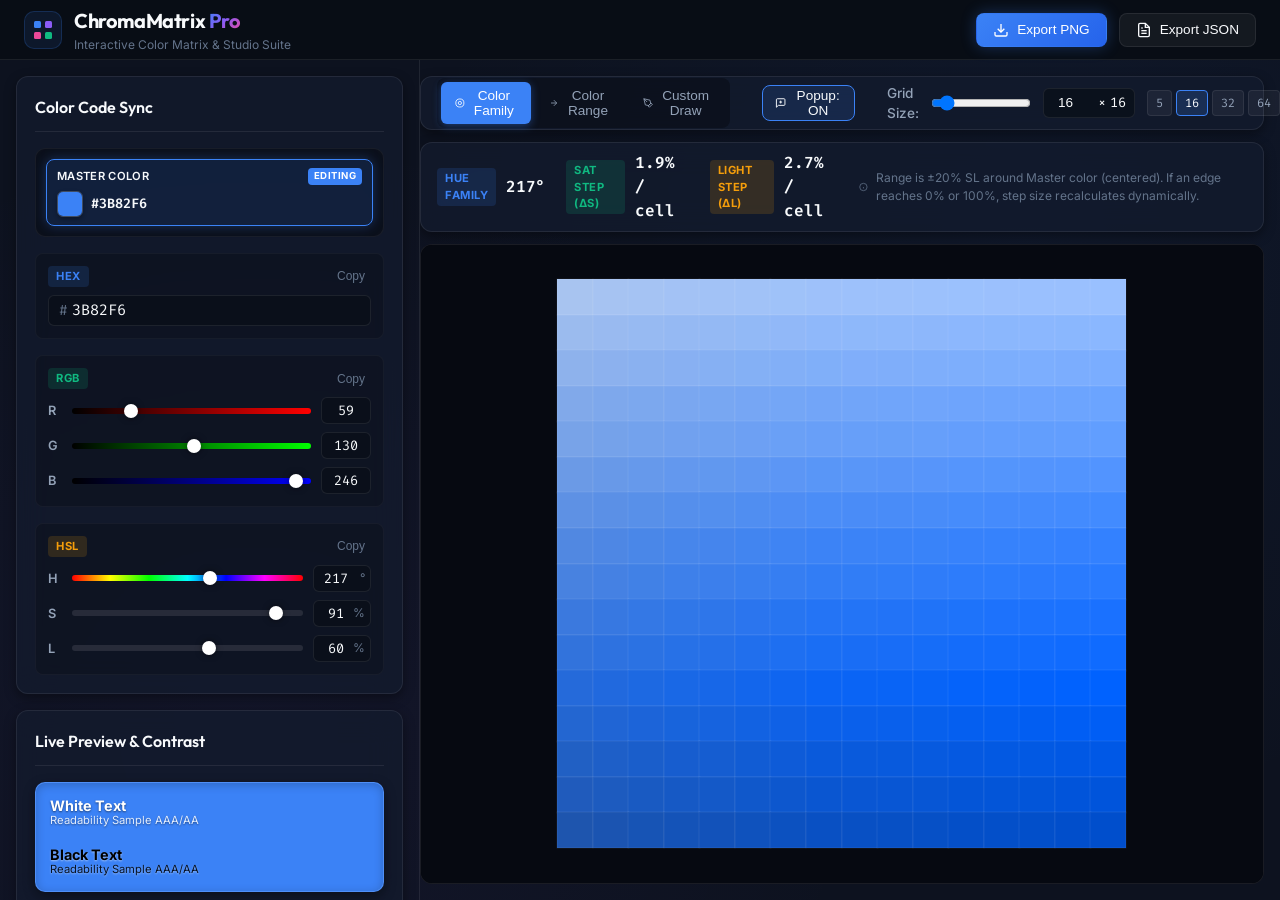
==== chroma-matrix-pro.html @ 9b447b27 "Initial commit: ChromaMatrix Pro — Advanced Agentic Color Studio & Interactive Matrix" ====
﻿<!DOCTYPE html>
<html lang="en">
<head>
    <meta charset="UTF-8">
    <meta name="viewport" content="width=device-width, initial-scale=1.0">
    <title>ChromaMatrix Pro — Interactive Color Matrix & Palette Suite</title>
    <meta name="description" content="Professional autosyncing color suite and interactive matrix generator with zoomable 128x128 grid, color family exploration, range interpolation, and custom drawing.">
    <link rel="preconnect" href="https://fonts.googleapis.com">
    <link rel="preconnect" href="https://fonts.gstatic.com" crossorigin>
    <link href="https://fonts.googleapis.com/css2?family=Fira+Code:wght@400;500;600&family=Inter:wght@300;400;500;600;700&family=Outfit:wght@500;600;700;800&display=swap" rel="stylesheet">
    <style>
/* ==========================================================================
   ChromaMatrix Pro — Design System & Styles
   Premium Studio Colorist Dark Theme with Glassmorphism
   ========================================================================== */

:root {
    /* Color Palette Tokens */
    --bg-app: #090d16;
    --bg-workspace: #0d121f;
    --bg-card: rgba(19, 27, 46, 0.75);
    --bg-card-hover: rgba(26, 37, 63, 0.85);
    --bg-input: rgba(10, 15, 26, 0.8);
    --border-color: rgba(255, 255, 255, 0.08);
    --border-focus: rgba(59, 130, 246, 0.5);
    
    /* Brand & Accent Colors */
    --accent-blue: #3b82f6;
    --accent-purple: #8b5cf6;
    --accent-pink: #ec4899;
    --accent-emerald: #10b981;
    --accent-amber: #f59e0b;
    --danger-red: #ef4444;
    
    /* Typography Colors */
    --text-primary: #f8fafc;
    --text-secondary: #94a3b8;
    --text-muted: #64748b;
    --text-inverse: #0f172a;
    
    /* Shadow & Glows */
    --shadow-sm: 0 2px 4px rgba(0, 0, 0, 0.3);
    --shadow-md: 0 4px 12px rgba(0, 0, 0, 0.4);
    --shadow-lg: 0 8px 24px rgba(0, 0, 0, 0.5);
    --glow-blue: 0 0 15px rgba(59, 130, 246, 0.3);
    
    /* Transitions */
    --transition-fast: 150ms cubic-bezier(0.4, 0, 0.2, 1);
    --transition-smooth: 250ms cubic-bezier(0.4, 0, 0.2, 1);
}

/* Base & Reset */
* {
    margin: 0;
    padding: 0;
    box-sizing: border-box;
}

body {
    font-family: 'Inter', -apple-system, BlinkMacSystemFont, 'Segoe UI', Roboto, sans-serif;
    background-color: var(--bg-app);
    color: var(--text-primary);
    line-height: 1.5;
    overflow: hidden;
    height: 100vh;
    width: 100vw;
    user-select: none;
}

.font-mono {
    font-family: 'Fira Code', monospace;
}

/* Glassmorphism Utility */
.glass-card {
    background: var(--bg-card);
    backdrop-filter: blur(16px);
    -webkit-backdrop-filter: blur(16px);
    border: 1px solid var(--border-color);
    border-radius: 12px;
    box-shadow: var(--shadow-md);
}

/* App Container Layout */
#app-container {
    display: flex;
    flex-direction: column;
    height: 100vh;
    width: 100vw;
}

/* Header / Navbar */
#app-header {
    height: 60px;
    display: flex;
    align-items: center;
    justify-content: space-between;
    padding: 0 24px;
    background: rgba(9, 13, 22, 0.85);
    border-bottom: 1px solid var(--border-color);
    z-index: 100;
}

.logo-area {
    display: flex;
    align-items: center;
    gap: 12px;
}

.logo-icon {
    display: flex;
    align-items: center;
    justify-content: center;
    width: 38px;
    height: 38px;
    background: rgba(59, 130, 246, 0.1);
    border: 1px solid rgba(59, 130, 246, 0.2);
    border-radius: 10px;
}

.logo-text h1 {
    font-family: 'Outfit', sans-serif;
    font-size: 1.25rem;
    font-weight: 700;
    letter-spacing: -0.02em;
    color: var(--text-primary);
}

.logo-text h1 span {
    background: linear-gradient(135deg, var(--accent-blue), var(--accent-purple), var(--accent-pink));
    -webkit-background-clip: text;
    -webkit-text-fill-color: transparent;
}

.tagline {
    font-size: 0.75rem;
    color: var(--text-muted);
}

.header-actions {
    display: flex;
    align-items: center;
    gap: 12px;
}

/* Buttons */
.btn {
    display: inline-flex;
    align-items: center;
    gap: 8px;
    padding: 8px 16px;
    border-radius: 8px;
    font-size: 0.85rem;
    font-weight: 500;
    cursor: pointer;
    transition: all var(--transition-fast);
    border: 1px solid transparent;
}

.btn-primary {
    background: linear-gradient(135deg, var(--accent-blue), #2563eb);
    color: white;
    box-shadow: var(--glow-blue);
}

.btn-primary:hover {
    filter: brightness(1.1);
    transform: translateY(-1px);
}

.btn-secondary {
    background: rgba(255, 255, 255, 0.05);
    color: var(--text-primary);
    border-color: var(--border-color);
}

.btn-secondary:hover {
    background: rgba(255, 255, 255, 0.1);
    border-color: rgba(255, 255, 255, 0.2);
}

/* Workspace Grid */
#workspace {
    display: flex;
    flex: 1;
    overflow: hidden;
    position: relative;
    background: radial-gradient(circle at 80% 20%, rgba(59, 130, 246, 0.05) 0%, transparent 50%),
                radial-gradient(circle at 20% 80%, rgba(139, 92, 246, 0.05) 0%, transparent 50%),
                var(--bg-workspace);
}

/* Left Sidebar */
#sidebar {
    width: 420px;
    min-width: 420px;
    height: 100%;
    display: flex;
    flex-direction: column;
    gap: 16px;
    padding: 16px;
    overflow-y: auto;
    border-right: 1px solid var(--border-color);
    z-index: 10;
}

/* Custom Scrollbar for Sidebar */
#sidebar::-webkit-scrollbar {
    width: 6px;
}
#sidebar::-webkit-scrollbar-thumb {
    background: rgba(255, 255, 255, 0.1);
    border-radius: 3px;
}

.panel {
    padding: 18px;
    display: flex;
    flex-direction: column;
    gap: 16px;
}

.panel-header {
    display: flex;
    align-items: center;
    justify-content: space-between;
    padding-bottom: 12px;
    border-bottom: 1px solid var(--border-color);
}

.panel-header h2 {
    font-family: 'Outfit', sans-serif;
    font-size: 1rem;
    font-weight: 600;
    color: var(--text-primary);
}

/* Master Color Picker */
.master-picker-wrapper {
    display: flex;
    align-items: center;
    gap: 8px;
}

#master-color-picker {
    width: 32px;
    height: 32px;
    border: none;
    border-radius: 8px;
    cursor: pointer;
    background: transparent;
    overflow: hidden;
}

#master-color-picker::-webkit-color-swatch-wrapper {
    padding: 0;
}
#master-color-picker::-webkit-color-swatch {
    border: 2px solid rgba(255, 255, 255, 0.2);
    border-radius: 6px;
    box-shadow: var(--shadow-sm);
}

.picker-hint {
    font-size: 0.7rem;
    color: var(--text-muted);
    text-transform: uppercase;
    font-weight: 600;
}

/* Color Input Groups */
.color-group {
    display: flex;
    flex-direction: column;
    gap: 8px;
    background: rgba(0, 0, 0, 0.2);
    padding: 12px;
    border-radius: 8px;
    border: 1px solid rgba(255, 255, 255, 0.04);
}

.group-label {
    display: flex;
    align-items: center;
    justify-content: space-between;
}

.badge {
    font-size: 0.7rem;
    font-weight: 700;
    padding: 2px 8px;
    border-radius: 4px;
    text-transform: uppercase;
    letter-spacing: 0.05em;
}

.hex-badge { background: rgba(59, 130, 246, 0.15); color: var(--accent-blue); }
.rgb-badge { background: rgba(16, 185, 129, 0.15); color: var(--accent-emerald); }
.hsl-badge { background: rgba(245, 158, 11, 0.15); color: var(--accent-amber); }

.btn-copy {
    background: transparent;
    border: none;
    color: var(--text-muted);
    font-size: 0.75rem;
    cursor: pointer;
    padding: 2px 6px;
    border-radius: 4px;
    transition: all var(--transition-fast);
}

.btn-copy:hover {
    color: var(--text-primary);
    background: rgba(255, 255, 255, 0.05);
}

.btn-copy.copied {
    color: var(--accent-emerald);
}

.input-row {
    display: flex;
    align-items: center;
    background: var(--bg-input);
    border: 1px solid var(--border-color);
    border-radius: 6px;
    padding: 4px 10px;
    transition: border-color var(--transition-fast);
}

.input-row:focus-within {
    border-color: var(--border-focus);
}

.prefix {
    color: var(--text-muted);
    font-family: 'Fira Code', monospace;
    font-size: 0.9rem;
    margin-right: 4px;
}

.code-input {
    background: transparent;
    border: none;
    color: var(--text-primary);
    font-size: 0.95rem;
    width: 100%;
    outline: none;
}

/* Sliders and Channel Rows */
.channel-sliders {
    display: flex;
    flex-direction: column;
    gap: 8px;
}

.channel-row {
    display: flex;
    align-items: center;
    gap: 10px;
}

.channel-row label {
    font-size: 0.8rem;
    font-weight: 600;
    color: var(--text-secondary);
    width: 14px;
}

.color-slider {
    flex: 1;
    height: 6px;
    -webkit-appearance: none;
    background: rgba(255, 255, 255, 0.1);
    border-radius: 3px;
    outline: none;
}

.color-slider::-webkit-slider-thumb {
    -webkit-appearance: none;
    width: 14px;
    height: 14px;
    border-radius: 50%;
    background: white;
    cursor: pointer;
    box-shadow: 0 0 6px rgba(0, 0, 0, 0.5);
    transition: transform var(--transition-fast);
}

.color-slider::-webkit-slider-thumb:hover {
    transform: scale(1.2);
}

/* Channel specific slider gradients */
.slider-r { background: linear-gradient(to right, #000, #f00); }
.slider-g { background: linear-gradient(to right, #000, #0f0); }
.slider-b { background: linear-gradient(to right, #000, #00f); }
.slider-hue { background: linear-gradient(to right, #f00, #ff0, #0f0, #0ff, #00f, #f0f, #f00); }

.num-input {
    width: 50px;
    background: var(--bg-input);
    border: 1px solid var(--border-color);
    border-radius: 6px;
    color: var(--text-primary);
    font-size: 0.85rem;
    padding: 4px 6px;
    text-align: center;
    outline: none;
    transition: border-color var(--transition-fast);
}

.num-input:focus {
    border-color: var(--border-focus);
}

.num-input::-webkit-inner-spin-button,
.num-input::-webkit-outer-spin-button {
    -webkit-appearance: none;
    margin: 0;
}

.num-suffix-wrapper {
    position: relative;
    display: flex;
    align-items: center;
}

.num-suffix-wrapper .num-input {
    padding-right: 18px;
    width: 58px;
}

.unit {
    position: absolute;
    right: 6px;
    font-size: 0.75rem;
    color: var(--text-muted);
    pointer-events: none;
}

/* Preview Card */
.preview-box {
    height: 110px;
    border-radius: 10px;
    padding: 14px;
    display: flex;
    flex-direction: column;
    justify-content: space-between;
    box-shadow: inset 0 2px 10px rgba(0, 0, 0, 0.2), var(--shadow-md);
    transition: background-color var(--transition-fast);
    position: relative;
    overflow: hidden;
    border: 1px solid rgba(255, 255, 255, 0.1);
}

.preview-text-sample {
    display: flex;
    flex-direction: column;
    line-height: 1.2;
    z-index: 2;
}

.text-white { color: #ffffff; text-shadow: 0 1px 2px rgba(0,0,0,0.5); }
.text-black { color: #000000; text-shadow: 0 1px 2px rgba(255,255,255,0.5); }

.sample-title {
    font-weight: 700;
    font-size: 0.9rem;
}

.sample-sub {
    font-size: 0.7rem;
    opacity: 0.85;
}

/* Contrast Metrics */
.contrast-metrics {
    display: grid;
    grid-template-columns: 1fr 1fr;
    gap: 10px;
}

.metric-card {
    background: rgba(0, 0, 0, 0.25);
    padding: 10px;
    border-radius: 8px;
    border: 1px solid rgba(255, 255, 255, 0.05);
    display: flex;
    flex-direction: column;
    gap: 6px;
}

.metric-top {
    display: flex;
    align-items: center;
    justify-content: space-between;
}

.metric-label {
    font-size: 0.7rem;
    color: var(--text-muted);
}

.wcag-badge {
    font-size: 0.65rem;
    font-weight: 800;
    padding: 2px 6px;
    border-radius: 4px;
}

.badge-pass { background: rgba(16, 185, 129, 0.2); color: var(--accent-emerald); }
.badge-warn { background: rgba(245, 158, 11, 0.2); color: var(--accent-amber); }
.badge-fail { background: rgba(239, 68, 68, 0.2); color: var(--danger-red); }

.metric-value {
    font-size: 1.05rem;
    font-weight: 600;
    color: var(--text-primary);
}

/* Harmonies Section */
.harmonies-section h3 {
    font-size: 0.75rem;
    color: var(--text-secondary);
    margin-bottom: 8px;
    text-transform: uppercase;
    letter-spacing: 0.05em;
}

.harmony-grid {
    display: grid;
    grid-template-columns: repeat(5, 1fr);
    gap: 8px;
}

.harmony-item {
    display: flex;
    flex-direction: column;
    align-items: center;
    gap: 4px;
    cursor: pointer;
    transition: transform var(--transition-fast);
}

.harmony-item:hover {
    transform: translateY(-2px);
}

.mini-swatch {
    width: 100%;
    aspect-ratio: 1;
    border-radius: 6px;
    border: 1px solid rgba(255, 255, 255, 0.15);
    box-shadow: var(--shadow-sm);
}

.harmony-item span {
    font-size: 0.65rem;
    color: var(--text-muted);
}

/* Right Panel: Matrix Section */
#matrix-section {
    flex: 1;
    display: flex;
    flex-direction: column;
    padding: 16px 16px 16px 0;
    gap: 12px;
    height: 100%;
    overflow: hidden;
}

/* Matrix Toolbar */
#matrix-toolbar {
    height: 54px;
    padding: 0 16px;
    display: flex;
    align-items: center;
    justify-content: space-between;
    gap: 16px;
}

.mode-tabs {
    display: flex;
    background: rgba(0, 0, 0, 0.3);
    padding: 4px;
    border-radius: 8px;
    gap: 4px;
}

.tab-btn {
    display: inline-flex;
    align-items: center;
    gap: 6px;
    padding: 6px 14px;
    border-radius: 6px;
    background: transparent;
    border: none;
    color: var(--text-secondary);
    font-size: 0.85rem;
    font-weight: 500;
    cursor: pointer;
    transition: all var(--transition-fast);
}

.tab-btn:hover {
    color: var(--text-primary);
    background: rgba(255, 255, 255, 0.05);
}

.tab-btn.active {
    background: var(--accent-blue);
    color: white;
    box-shadow: 0 2px 8px rgba(59, 130, 246, 0.4);
}

.toolbar-divider {
    width: 1px;
    height: 24px;
    background: var(--border-color);
}

.dimension-controls {
    display: flex;
    align-items: center;
    gap: 12px;
}

.ctrl-label {
    font-size: 0.85rem;
    color: var(--text-secondary);
    font-weight: 500;
}

#slider-grid-size {
    width: 100px;
}

.grid-size-display {
    display: flex;
    align-items: center;
    gap: 4px;
    background: var(--bg-input);
    padding: 4px 8px;
    border-radius: 6px;
    border: 1px solid var(--border-color);
    font-size: 0.85rem;
}

#input-grid-size {
    width: 42px;
    background: transparent;
    border: none;
    color: var(--text-primary);
    font-size: 0.85rem;
    text-align: center;
    outline: none;
}

.preset-buttons {
    display: flex;
    gap: 4px;
}

.btn-preset {
    padding: 4px 8px;
    border-radius: 4px;
    background: rgba(255, 255, 255, 0.05);
    border: 1px solid var(--border-color);
    color: var(--text-secondary);
    font-size: 0.75rem;
    font-family: 'Fira Code', monospace;
    cursor: pointer;
    transition: all var(--transition-fast);
}

.btn-preset:hover, .btn-preset.active {
    background: rgba(59, 130, 246, 0.2);
    border-color: var(--accent-blue);
    color: var(--text-primary);
}

.zoom-controls {
    display: flex;
    align-items: center;
    gap: 8px;
    background: rgba(0, 0, 0, 0.2);
    padding: 4px 8px;
    border-radius: 8px;
}

.btn-icon, .btn-text {
    background: transparent;
    border: none;
    color: var(--text-secondary);
    cursor: pointer;
    padding: 6px;
    border-radius: 6px;
    display: inline-flex;
    align-items: center;
    justify-content: center;
    transition: all var(--transition-fast);
}

.btn-icon:hover, .btn-text:hover {
    background: rgba(255, 255, 255, 0.1);
    color: var(--text-primary);
}

.btn-text {
    font-size: 0.8rem;
    padding: 4px 8px;
    font-weight: 600;
}

.btn-danger:hover {
    background: rgba(239, 68, 68, 0.2);
    color: var(--danger-red);
}

#zoom-level {
    width: 50px;
    text-align: center;
    font-size: 0.8rem;
}

/* Sub-Toolbar */
#mode-subtoolbar {
    min-height: 44px;
    padding: 8px 16px;
    display: flex;
    align-items: center;
}

.subtoolbar-group {
    display: none;
    width: 100%;
    align-items: center;
    gap: 20px;
}

.subtoolbar-group.active {
    display: flex;
}

.subctrl-item {
    display: flex;
    align-items: center;
    gap: 10px;
}

.subctrl-item label {
    font-size: 0.8rem;
    color: var(--text-secondary);
}

.subctrl-info {
    display: flex;
    align-items: center;
    gap: 8px;
    margin-left: auto;
    color: var(--text-muted);
    font-size: 0.75rem;
}

.color-picker-compact {
    display: flex;
    align-items: center;
    gap: 6px;
    background: var(--bg-input);
    padding: 2px 8px 2px 4px;
    border-radius: 6px;
    border: 1px solid var(--border-color);
}

.color-picker-compact input[type="color"] {
    width: 24px;
    height: 24px;
    border: none;
    background: transparent;
    cursor: pointer;
}

.code-input-small {
    width: 68px;
    background: transparent;
    border: none;
    color: var(--text-primary);
    font-size: 0.85rem;
    outline: none;
}

/* Draw Mode Tools */
.draw-tools {
    display: flex;
    gap: 6px;
}

.tool-btn {
    display: inline-flex;
    align-items: center;
    gap: 6px;
    padding: 6px 12px;
    border-radius: 6px;
    background: rgba(255, 255, 255, 0.04);
    border: 1px solid var(--border-color);
    color: var(--text-secondary);
    font-size: 0.8rem;
    cursor: pointer;
    transition: all var(--transition-fast);
}

.tool-btn:hover {
    background: rgba(255, 255, 255, 0.08);
    color: var(--text-primary);
}

.tool-btn.active {
    background: rgba(139, 92, 246, 0.2);
    border-color: var(--accent-purple);
    color: #c4b5fd;
}

.brush-sizes {
    display: flex;
    gap: 4px;
}

.brush-size-btn {
    padding: 4px 8px;
    border-radius: 4px;
    background: rgba(255, 255, 255, 0.05);
    border: 1px solid var(--border-color);
    color: var(--text-secondary);
    font-size: 0.75rem;
    cursor: pointer;
}

.brush-size-btn.active {
    background: var(--text-primary);
    color: var(--bg-app);
    font-weight: 600;
}

.draw-actions {
    display: flex;
    align-items: center;
    gap: 6px;
    margin-left: auto;
}

/* Canvas Viewport */
#canvas-container {
    flex: 1;
    position: relative;
    background: #060911;
    border-radius: 12px;
    border: 1px solid var(--border-color);
    overflow: hidden;
    box-shadow: inset 0 0 20px rgba(0, 0, 0, 0.6);
    display: flex;
    align-items: center;
    justify-content: center;
}

#matrix-canvas {
    display: block;
    cursor: crosshair;
    width: 100%;
    height: 100%;
}

/* Hover Tooltip Popup Box */
.tooltip-box {
    position: fixed;
    top: 20px;
    left: 20px;
    width: 210px;
    padding: 12px;
    pointer-events: none;
    z-index: 9999;
    box-shadow: var(--shadow-lg), 0 0 15px rgba(0, 0, 0, 0.8);
    border: 1px solid rgba(255, 255, 255, 0.2);
    transition: opacity var(--transition-fast), transform 75ms ease-out;
    background: rgba(15, 23, 42, 0.92);
}

.tooltip-box.hidden {
    opacity: 0;
    pointer-events: none;
    transform: scale(0.95);
}

.tooltip-header {
    display: flex;
    align-items: center;
    gap: 10px;
    padding-bottom: 8px;
    border-bottom: 1px solid rgba(255, 255, 255, 0.1);
    margin-bottom: 8px;
}

.tooltip-swatch {
    width: 24px;
    height: 24px;
    border-radius: 6px;
    border: 1px solid rgba(255, 255, 255, 0.3);
    box-shadow: var(--shadow-sm);
}

.coords-text {
    font-size: 0.8rem;
    font-weight: 600;
    color: var(--text-primary);
}

.tooltip-body {
    display: flex;
    flex-direction: column;
    gap: 4px;
    font-size: 0.8rem;
}

.tooltip-row {
    display: flex;
    justify-content: space-between;
}

.t-label {
    color: var(--text-muted);
}

.t-val {
    color: var(--text-primary);
    font-weight: 500;
}

/* Toggle Switch */
.toggle-switch {
    position: relative;
    display: inline-block;
    width: 36px;
    height: 20px;
}

.toggle-switch input {
    opacity: 0;
    width: 0;
    height: 0;
}

.slider-round {
    position: absolute;
    cursor: pointer;
    top: 0; left: 0; right: 0; bottom: 0;
    background-color: rgba(255, 255, 255, 0.15);
    transition: .2s;
    border-radius: 20px;
}

.slider-round:before {
    position: absolute;
    content: "";
    height: 14px;
    width: 14px;
    left: 3px;
    bottom: 3px;
    background-color: white;
    transition: .2s;
    border-radius: 50%;
}

input:checked + .slider-round {
    background-color: var(--accent-blue);
}

input:checked + .slider-round:before {
    transform: translateX(16px);
}

/* Checkbox Item */
.checkbox-item {
    display: flex;
    align-items: center;
    gap: 8px;
}

/* ==========================================================================
   Integrated Left Panel Color Pickers
   ========================================================================== */
.picker-selection-area {
    display: flex;
    align-items: center;
    gap: 8px;
    background: rgba(0, 0, 0, 0.35);
    padding: 10px;
    border-radius: 10px;
    border: 1px solid rgba(255, 255, 255, 0.06);
}

.picker-card {
    flex: 1;
    min-width: 0;
    overflow: hidden;
    display: flex;
    flex-direction: column;
    gap: 6px;
    padding: 8px 10px;
    background: rgba(255, 255, 255, 0.03);
    border: 1px solid rgba(255, 255, 255, 0.08);
    border-radius: 8px;
    cursor: pointer;
    transition: all var(--transition-fast);
}

.picker-card:hover {
    background: rgba(255, 255, 255, 0.06);
    border-color: rgba(255, 255, 255, 0.15);
}

.picker-card.active {
    background: rgba(59, 130, 246, 0.15);
    border-color: var(--accent-blue);
    box-shadow: 0 0 12px rgba(59, 130, 246, 0.3);
}

.picker-card-top {
    display: flex;
    align-items: center;
    justify-content: space-between;
}

.picker-label {
    font-size: 0.7rem;
    font-weight: 600;
    color: var(--text-secondary);
    text-transform: uppercase;
    letter-spacing: 0.03em;
    white-space: nowrap;
    overflow: hidden;
    text-overflow: ellipsis;
}

.picker-card.active .picker-label {
    color: var(--text-primary);
}

.active-badge {
    font-size: 0.6rem;
    padding: 1px 6px;
    background: var(--accent-blue);
    color: white;
    display: none;
    flex-shrink: 0;
}

.picker-card.active .active-badge {
    display: inline-block;
}

.picker-card-body {
    display: flex;
    align-items: center;
    gap: 8px;
}

.color-swatch-wrapper {
    width: 26px;
    height: 26px;
    border-radius: 6px;
    overflow: hidden;
    flex-shrink: 0;
    box-shadow: var(--shadow-sm);
    border: 1px solid rgba(255, 255, 255, 0.2);
}

.color-swatch-wrapper input[type="color"] {
    width: 150%;
    height: 150%;
    margin: -25%;
    border: none;
    background: transparent;
    cursor: pointer;
}

.picker-hex-text {
    font-size: 0.85rem;
    font-weight: 600;
    color: var(--text-primary);
    white-space: nowrap;
    overflow: hidden;
    text-overflow: ellipsis;
}

.swap-btn {
    padding: 8px;
    background: rgba(255, 255, 255, 0.05);
    border: 1px solid var(--border-color);
    border-radius: 8px;
    color: var(--text-secondary);
    cursor: pointer;
    transition: all var(--transition-fast);
}

.swap-btn:hover {
    background: rgba(255, 255, 255, 0.15);
    color: var(--text-primary);
    transform: rotate(180deg);
}

.hidden {
    display: none !important;
}


    </style>
</head>
<body>
    <div id="app-container">
        <!-- Header / Navbar -->
        <header id="app-header">
            <div class="logo-area">
                <div class="logo-icon">
                    <svg viewBox="0 0 24 24" width="24" height="24" fill="none" stroke="currentColor" stroke-width="2">
                        <rect x="3" y="3" width="7" height="7" rx="1.5" fill="#3B82F6" stroke="none" />
                        <rect x="14" y="3" width="7" height="7" rx="1.5" fill="#8B5CF6" stroke="none" />
                        <rect x="3" y="14" width="7" height="7" rx="1.5" fill="#EC4899" stroke="none" />
                        <rect x="14" y="14" width="7" height="7" rx="1.5" fill="#10B981" stroke="none" />
                    </svg>
                </div>
                <div class="logo-text">
                    <h1>ChromaMatrix <span>Pro</span></h1>
                    <p class="tagline">Interactive Color Matrix & Studio Suite</p>
                </div>
            </div>
            <div class="header-actions">
                <button id="btn-export-png" class="btn btn-primary" title="Export current matrix as PNG image">
                    <svg viewBox="0 0 24 24" width="16" height="16" fill="none" stroke="currentColor" stroke-width="2">
                        <path d="M21 15v4a2 2 0 0 1-2 2H5a2 2 0 0 1-2-2v-4"/>
                        <polyline points="7 10 12 15 17 10"/>
                        <line x1="12" y1="15" x2="12" y2="3"/>
                    </svg>
                    <span>Export PNG</span>
                </button>
                <button id="btn-export-json" class="btn btn-secondary" title="Export matrix color data as JSON palette">
                    <svg viewBox="0 0 24 24" width="16" height="16" fill="none" stroke="currentColor" stroke-width="2">
                        <path d="M14 2H6a2 2 0 0 0-2 2v16a2 2 0 0 0 2 2h12a2 2 0 0 0 2-2V8z"/>
                        <polyline points="14 2 14 8 20 8"/>
                        <line x1="16" y1="13" x2="8" y2="13"/>
                        <line x1="16" y1="17" x2="8" y2="17"/>
                        <polyline points="10 9 9 9 8 9"/>
                    </svg>
                    <span>Export JSON</span>
                </button>
            </div>
        </header>

        <!-- Main Workspace -->
        <main id="workspace">
            <!-- Left Sidebar (Autosyncing Table & Preview) -->
            <aside id="sidebar">
                <!-- Top-Left Panel: Autosyncing Color Code Table -->
                <section class="panel glass-card" id="panel-color-codes">
                    <div class="panel-header">
                        <h2>Color Code Sync</h2>
                    </div>

                    <!-- Master & Range Pickers Container -->
                    <div id="picker-selection-area" class="picker-selection-area">
                        <!-- Primary / Master Picker -->
                        <div class="picker-card active" id="card-picker-primary" data-target="primary" title="Click to edit Primary / Start color">
                            <div class="picker-card-top">
                                <span class="picker-label" id="label-picker-primary">Master Color</span>
                                <span class="badge active-badge">Editing</span>
                            </div>
                            <div class="picker-card-body">
                                <div class="color-swatch-wrapper">
                                    <input type="color" id="picker-primary" value="#3B82F6">
                                </div>
                                <span id="hex-display-primary" class="font-mono picker-hex-text">#3B82F6</span>
                            </div>
                        </div>

                        <!-- Swap Button (Visible only in Range Mode) -->
                        <button id="btn-left-swap" class="btn-icon swap-btn hidden" title="Swap Start and End Colors">
                            <svg viewBox="0 0 24 24" width="16" height="16" fill="none" stroke="currentColor" stroke-width="2"><path d="M7 10h14l-4-4"/><path d="M17 14H3l4 4"/></svg>
                        </button>

                        <!-- Secondary Picker (Visible only in Range Mode) -->
                        <div class="picker-card hidden" id="card-picker-secondary" data-target="secondary" title="Click to edit Secondary / End color">
                            <div class="picker-card-top">
                                <span class="picker-label">End Color</span>
                                <span class="badge active-badge">Editing</span>
                            </div>
                            <div class="picker-card-body">
                                <div class="color-swatch-wrapper">
                                    <input type="color" id="picker-secondary" value="#FFCC00">
                                </div>
                                <span id="hex-display-secondary" class="font-mono picker-hex-text">#FFCC00</span>
                            </div>
                        </div>
                    </div>

                    <!-- HEX Input -->
                    <div class="color-group">
                        <div class="group-label">
                            <span class="badge hex-badge">HEX</span>
                            <button class="btn-copy" data-target="input-hex" title="Copy HEX code">Copy</button>
                        </div>
                        <div class="input-row">
                            <span class="prefix">#</span>
                            <input type="text" id="input-hex" class="code-input font-mono" value="3B82F6" maxlength="6" spellcheck="false" autocomplete="off">
                        </div>
                    </div>

                    <!-- RGB Inputs -->
                    <div class="color-group">
                        <div class="group-label">
                            <span class="badge rgb-badge">RGB</span>
                            <button class="btn-copy" data-target="rgb-string" title="Copy RGB code">Copy</button>
                        </div>
                        <div class="channel-sliders">
                            <div class="channel-row">
                                <label for="input-r">R</label>
                                <input type="range" id="slider-r" class="color-slider slider-r" min="0" max="255" value="59">
                                <input type="number" id="input-r" class="num-input font-mono" min="0" max="255" value="59">
                            </div>
                            <div class="channel-row">
                                <label for="input-g">G</label>
                                <input type="range" id="slider-g" class="color-slider slider-g" min="0" max="255" value="130">
                                <input type="number" id="input-g" class="num-input font-mono" min="0" max="255" value="130">
                            </div>
                            <div class="channel-row">
                                <label for="input-b">B</label>
                                <input type="range" id="slider-b" class="color-slider slider-b" min="0" max="255" value="246">
                                <input type="number" id="input-b" class="num-input font-mono" min="0" max="255" value="246">
                            </div>
                        </div>
                    </div>

                    <!-- HSL Inputs -->
                    <div class="color-group">
                        <div class="group-label">
                            <span class="badge hsl-badge">HSL</span>
                            <button class="btn-copy" data-target="hsl-string" title="Copy HSL code">Copy</button>
                        </div>
                        <div class="channel-sliders">
                            <div class="channel-row">
                                <label for="input-h">H</label>
                                <input type="range" id="slider-h" class="color-slider slider-hue" min="0" max="360" value="217">
                                <div class="num-suffix-wrapper">
                                    <input type="number" id="input-h" class="num-input font-mono" min="0" max="360" value="217">
                                    <span class="unit">°</span>
                                </div>
                            </div>
                            <div class="channel-row">
                                <label for="input-s">S</label>
                                <input type="range" id="slider-s" class="color-slider slider-sat" min="0" max="100" value="91">
                                <div class="num-suffix-wrapper">
                                    <input type="number" id="input-s" class="num-input font-mono" min="0" max="100" value="91">
                                    <span class="unit">%</span>
                                </div>
                            </div>
                            <div class="channel-row">
                                <label for="input-l">L</label>
                                <input type="range" id="slider-l" class="color-slider slider-light" min="0" max="100" value="60">
                                <div class="num-suffix-wrapper">
                                    <input type="number" id="input-l" class="num-input font-mono" min="0" max="100" value="60">
                                    <span class="unit">%</span>
                                </div>
                            </div>
                        </div>
                    </div>
                </section>

                <!-- Bottom-Left Panel: Color Preview & Analysis -->
                <section class="panel glass-card" id="panel-color-preview">
                    <div class="panel-header">
                        <h2>Live Preview & Contrast</h2>
                    </div>

                    <!-- Preview Card -->
                    <div id="preview-box" class="preview-box" style="background-color: rgb(59, 130, 246);">
                        <div class="preview-text-sample text-white">
                            <span class="sample-title">White Text</span>
                            <span class="sample-sub">Readability Sample AAA/AA</span>
                        </div>
                        <div class="preview-text-sample text-black">
                            <span class="sample-title">Black Text</span>
                            <span class="sample-sub">Readability Sample AAA/AA</span>
                        </div>
                    </div>

                    <!-- WCAG Contrast Ratios -->
                    <div class="contrast-metrics">
                        <div class="metric-card">
                            <div class="metric-top">
                                <span class="metric-label">vs. White Text</span>
                                <span id="badge-white" class="wcag-badge badge-pass">AA</span>
                            </div>
                            <span id="ratio-white" class="metric-value font-mono">4.52:1</span>
                        </div>
                        <div class="metric-card">
                            <div class="metric-top">
                                <span class="metric-label">vs. Black Text</span>
                                <span id="badge-black" class="wcag-badge badge-pass">AAA</span>
                            </div>
                            <span id="ratio-black" class="metric-value font-mono">4.64:1</span>
                        </div>
                    </div>

                    <!-- Quick Harmonies -->
                    <div class="harmonies-section">
                        <h3>Quick Harmony Swatches</h3>
                        <div class="harmony-grid">
                            <div class="harmony-item" title="Complementary Color" data-label="Complementary">
                                <div id="swatch-comp" class="mini-swatch" style="background-color: #f6b33b;"></div>
                                <span>Comp</span>
                            </div>
                            <div class="harmony-item" title="Analogous Left" data-label="Analogous Left">
                                <div id="swatch-ana1" class="mini-swatch" style="background-color: #3bf6e4;"></div>
                                <span>Ana 1</span>
                            </div>
                            <div class="harmony-item" title="Analogous Right" data-label="Analogous Right">
                                <div id="swatch-ana2" class="mini-swatch" style="background-color: #4d3bf6;"></div>
                                <span>Ana 2</span>
                            </div>
                            <div class="harmony-item" title="Triadic 1" data-label="Triadic 1">
                                <div id="swatch-tri1" class="mini-swatch" style="background-color: #f63b82;"></div>
                                <span>Triad 1</span>
                            </div>
                            <div class="harmony-item" title="Triadic 2" data-label="Triadic 2">
                                <div id="swatch-tri2" class="mini-swatch" style="background-color: #82f63b;"></div>
                                <span>Triad 2</span>
                            </div>
                        </div>
                    </div>
                </section>
            </aside>

            <!-- Right Panel: Interactive Color Matrix -->
            <section id="matrix-section">
                <!-- Top Matrix Toolbar -->
                <nav id="matrix-toolbar" class="glass-card">
                    <!-- Mode Selector Tabs -->
                    <div class="mode-tabs">
                        <button class="tab-btn active" data-mode="family">
                            <svg viewBox="0 0 24 24" width="16" height="16" fill="none" stroke="currentColor" stroke-width="2"><circle cx="12" cy="12" r="10"/><circle cx="12" cy="12" r="4"/></svg>
                            <span>Color Family</span>
                        </button>
                        <button class="tab-btn" data-mode="range">
                            <svg viewBox="0 0 24 24" width="16" height="16" fill="none" stroke="currentColor" stroke-width="2"><path d="M5 12h14"/><path d="M12 5l7 7-7 7"/></svg>
                            <span>Color Range</span>
                        </button>
                        <button class="tab-btn" data-mode="draw">
                            <svg viewBox="0 0 24 24" width="16" height="16" fill="none" stroke="currentColor" stroke-width="2"><path d="M12 19l7-7 3 3-7 7-3-3z"/><path d="M18 13l-1.5-7.5L2 2l3.5 14.5L13 18l5-5z"/><path d="M2 2l7.586 7.586"/></svg>
                            <span>Custom Draw</span>
                        </button>
                    </div>

                    <div class="toolbar-divider"></div>

                    <!-- Popup Info Box Switch -->
                    <div class="tooltip-toggle-control" style="display: flex; align-items: center;">
                        <button id="btn-toggle-tooltip" class="btn btn-secondary active" title="Toggle popup color info box on hover" style="padding: 6px 12px; font-size: 0.85rem; height: 36px; border-color: var(--accent-blue); background: rgba(59, 130, 246, 0.15); color: var(--text-primary);">
                            <svg viewBox="0 0 24 24" width="16" height="16" fill="none" stroke="currentColor" stroke-width="2"><path d="M21 15a2 2 0 0 1-2 2H7l-4 4V5a2 2 0 0 1 2-2h14a2 2 0 0 1 2 2z"/><line x1="9" y1="10" x2="15" y2="10"/><line x1="12" y1="7" x2="12" y2="13"/></svg>
                            <span id="tooltip-toggle-text">Popup: ON</span>
                        </button>
                    </div>

                    <div class="toolbar-divider"></div>

                    <!-- Matrix Dimension Controls -->
                    <div class="dimension-controls">
                        <label for="input-grid-size" class="ctrl-label">Grid Size:</label>
                        <input type="range" id="slider-grid-size" min="5" max="128" value="16" step="1" title="Adjust matrix grid dimension">
                        <div class="grid-size-display font-mono">
                            <input type="number" id="input-grid-size" min="5" max="128" value="16">
                            <span>×</span>
                            <span id="grid-size-h">16</span>
                        </div>
                        <div class="preset-buttons">
                            <button class="btn-preset" data-size="5">5</button>
                            <button class="btn-preset active" data-size="16">16</button>
                            <button class="btn-preset" data-size="32">32</button>
                            <button class="btn-preset" data-size="64">64</button>
                            <button class="btn-preset" data-size="128">128</button>
                        </div>
                    </div>

                    <div class="toolbar-divider"></div>

                    <!-- Zoom & Pan Controls -->
                    <div class="zoom-controls">
                        <button id="btn-zoom-out" class="btn-icon" title="Zoom Out (-)">
                            <svg viewBox="0 0 24 24" width="16" height="16" fill="none" stroke="currentColor" stroke-width="2"><circle cx="11" cy="11" r="8"/><line x1="21" y1="21" x2="16.65" y2="16.65"/><line x1="8" y1="11" x2="14" y2="11"/></svg>
                        </button>
                        <span id="zoom-level" class="font-mono">100%</span>
                        <button id="btn-zoom-in" class="btn-icon" title="Zoom In (+)">
                            <svg viewBox="0 0 24 24" width="16" height="16" fill="none" stroke="currentColor" stroke-width="2"><circle cx="11" cy="11" r="8"/><line x1="21" y1="21" x2="16.65" y2="16.65"/><line x1="11" y1="8" x2="11" y2="14"/><line x1="8" y1="11" x2="14" y2="11"/></svg>
                        </button>
                        <button id="btn-zoom-fit" class="btn-text" title="Reset Zoom to Fit Screen (0)">Fit</button>
                    </div>
                </nav>

                <!-- Sub-Toolbar for Active Mode Controls -->
                <div id="mode-subtoolbar" class="glass-card">
                    <!-- Family Mode Controls -->
                    <div id="subtoolbar-family" class="subtoolbar-group active">
                        <div class="subctrl-item">
                            <span class="badge hex-badge">Hue Family</span>
                            <span id="fam-hue-val" class="font-mono" style="font-weight: 600;">217°</span>
                        </div>
                        <div class="subctrl-item">
                            <span class="badge rgb-badge">Sat Step (ΔS)</span>
                            <span id="fam-step-sat" class="font-mono" style="font-weight: 600;">6.7% / cell</span>
                        </div>
                        <div class="subctrl-item">
                            <span class="badge hsl-badge">Light Step (ΔL)</span>
                            <span id="fam-step-light" class="font-mono" style="font-weight: 600;">6.7% / cell</span>
                        </div>
                        <div class="subctrl-info">
                            <svg viewBox="0 0 24 24" width="16" height="16" fill="none" stroke="currentColor" stroke-width="2"><circle cx="12" cy="12" r="10"/><line x1="12" y1="16" x2="12" y2="12"/><line x1="12" y1="8" x2="12.01" y2="8"/></svg>
                            <span>Range is ±20% SL around Master color (centered). If an edge reaches 0% or 100%, step size recalculates dynamically.</span>
                        </div>
                    </div>

                    <!-- Range Mode Controls -->
                    <div id="subtoolbar-range" class="subtoolbar-group">
                        <div class="subctrl-item checkbox-item">
                            <label class="toggle-switch">
                                <input type="checkbox" id="check-shortest-hue" checked>
                                <span class="slider-round"></span>
                            </label>
                            <span style="font-weight: 500;">Shortest Hue Path</span>
                        </div>
                        <div class="subctrl-info">
                            <svg viewBox="0 0 24 24" width="16" height="16" fill="none" stroke="currentColor" stroke-width="2"><circle cx="12" cy="12" r="10"/><line x1="12" y1="16" x2="12" y2="12"/><line x1="12" y1="8" x2="12.01" y2="8"/></svg>
                            <span>Select Start or End color on the left panel to edit its HEX, RGB, and HSL channels.</span>
                        </div>
                    </div>

                    <!-- Custom Drawing Controls -->
                    <div id="subtoolbar-draw" class="subtoolbar-group">
                        <div class="draw-tools">
                            <button class="tool-btn active" data-tool="brush" title="Paint Brush (B)">
                                <svg viewBox="0 0 24 24" width="16" height="16" fill="none" stroke="currentColor" stroke-width="2"><path d="M18 13l-1.5-7.5L2 2l3.5 14.5L13 18l5-5z"/><path d="M2 2l7.586 7.586"/><circle cx="11" cy="11" r="2"/></svg>
                                <span>Brush</span>
                            </button>
                            <button class="tool-btn" data-tool="fill" title="Flood Fill / Bucket (F)">
                                <svg viewBox="0 0 24 24" width="16" height="16" fill="none" stroke="currentColor" stroke-width="2"><path d="M19 11l-8-8-8.6 8.6a2 2 0 0 0 0 2.8l5.2 5.2c.8.8 2 .8 2.8 0L19 11z"/><path d="M5 2l5 5"/><path d="M2 13h15"/><path d="M22 20a2 2 0 1 1-4 0c0-1.6 1.7-3 2-3s2 1.4 2 3z"/></svg>
                                <span>Fill</span>
                            </button>
                            <button class="tool-btn" data-tool="eyedropper" title="Eyedropper / Pick Color (I)">
                                <svg viewBox="0 0 24 24" width="16" height="16" fill="none" stroke="currentColor" stroke-width="2"><path d="M14 4l6 6-9 9-6-6 9-9z"/><path d="M4 20l4-4"/><line x1="13" y1="5" x2="19" y2="11"/></svg>
                                <span>Pick</span>
                            </button>
                            <button class="tool-btn" data-tool="eraser" title="Eraser (E)">
                                <svg viewBox="0 0 24 24" width="16" height="16" fill="none" stroke="currentColor" stroke-width="2"><path d="M20 20H7L3 16C2 15 2 13 3 12L13 2L22 11L20 20Z"/><line x1="17" y1="17" x2="11" y2="11"/></svg>
                                <span>Erase</span>
                            </button>
                        </div>
                        <div class="toolbar-divider"></div>
                        <div class="subctrl-item">
                            <label>Brush Size:</label>
                            <div class="brush-sizes">
                                <button class="brush-size-btn active" data-size="1">1px</button>
                                <button class="brush-size-btn" data-size="2">2px</button>
                                <button class="brush-size-btn" data-size="3">3px</button>
                                <button class="brush-size-btn" data-size="5">5px</button>
                            </div>
                        </div>
                        <div class="toolbar-divider"></div>
                        <div class="draw-actions">
                            <button id="btn-import-img" class="btn btn-secondary" title="Load & compress image (PNG, JPG, GIF) into 128x128 grid" style="padding: 6px 12px; font-size: 0.8rem; height: 32px;">
                                <svg viewBox="0 0 24 24" width="14" height="14" fill="none" stroke="currentColor" stroke-width="2"><rect x="3" y="3" width="18" height="18" rx="2" ry="2"/><circle cx="8.5" cy="8.5" r="1.5"/><polyline points="21 15 16 10 5 21"/></svg>
                                <span>Load Image</span>
                            </button>
                            <input type="file" id="input-import-img" accept="image/*" class="hidden">
                            <button id="btn-undo" class="btn-icon" title="Undo (Ctrl+Z)" disabled>
                                <svg viewBox="0 0 24 24" width="16" height="16" fill="none" stroke="currentColor" stroke-width="2"><path d="M3 7v6h6"/><path d="M21 17a9 9 0 0 0-9-9 9 9 0 0 0-6 2.3L3 13"/></svg>
                            </button>
                            <button id="btn-redo" class="btn-icon" title="Redo (Ctrl+Y)" disabled>
                                <svg viewBox="0 0 24 24" width="16" height="16" fill="none" stroke="currentColor" stroke-width="2"><path d="M21 7v6h-6"/><path d="M3 17a9 9 0 0 1 9-9 9 9 0 0 1 6 2.3l3 2.7"/></svg>
                            </button>
                            <button id="btn-clear-draw" class="btn-text btn-danger" title="Clear drawing grid">Clear</button>
                        </div>
                    </div>
                </div>

                <!-- Canvas Viewport Container -->
                <div id="canvas-container">
                    <canvas id="matrix-canvas"></canvas>
                </div>
            </section>
        </main>
    </div>

    <!-- Floating Hover Tooltip Popup Box -->
    <div id="color-tooltip" class="glass-card tooltip-box hidden">
        <div class="tooltip-header">
            <div id="tooltip-swatch" class="tooltip-swatch"></div>
            <span id="tooltip-coords" class="font-mono coords-text">Col: 0, Row: 0</span>
        </div>
        <div class="tooltip-body font-mono">
            <div class="tooltip-row">
                <span class="t-label">HEX</span>
                <span id="tooltip-hex" class="t-val">#000000</span>
            </div>
            <div class="tooltip-row">
                <span class="t-label">RGB</span>
                <span id="tooltip-rgb" class="t-val">0, 0, 0</span>
            </div>
            <div class="tooltip-row">
                <span class="t-label">HSL</span>
                <span id="tooltip-hsl" class="t-val">0°, 0%, 0%</span>
            </div>
        </div>
    </div>

    <!-- Scripts (Standard scripts work natively over file:// protocol without CORS errors) -->
    <script>
/**
 * ChromaMatrix Pro — Color Mathematics & Conversions
 * High-precision algorithms for HEX, RGB, HSL, WCAG contrast, and matrix interpolation.
 * Attached to window.ColorMath to enable direct file:// protocol execution without CORS/module restrictions.
 */

// ==========================================
// 1. Color Parsing & Validation
// ==========================================

function clamp(val, min, max) {
    return Math.min(Math.max(val, min), max);
}

function cleanHex(hex) {
    if (!hex) return '000000';
    let cleaned = hex.toString().trim().replace(/^#/, '');
    if (cleaned.length === 3) {
        cleaned = cleaned.split('').map(char => char + char).join('');
    }
    if (!/^[0-9A-Fa-f]{6}$/.test(cleaned)) {
        return null;
    }
    return cleaned.toUpperCase();
}

function isValidHex(hex) {
    return cleanHex(hex) !== null;
}

// ==========================================
// 2. Color Conversions (HEX <-> RGB <-> HSL)
// ==========================================

function hexToRgb(hex) {
    const cleaned = cleanHex(hex) || '000000';
    const num = parseInt(cleaned, 16);
    return {
        r: (num >> 16) & 255,
        g: (num >> 8) & 255,
        b: num & 255
    };
}

function rgbToHex(r, g, b) {
    const rc = clamp(Math.round(r), 0, 255);
    const gc = clamp(Math.round(g), 0, 255);
    const bc = clamp(Math.round(b), 0, 255);
    return ((1 << 24) + (rc << 16) + (gc << 8) + bc).toString(16).slice(1).toUpperCase();
}

function rgbToHsl(r, g, b) {
    r = clamp(r, 0, 255) / 255;
    g = clamp(g, 0, 255) / 255;
    b = clamp(b, 0, 255) / 255;

    const max = Math.max(r, g, b);
    const min = Math.min(r, g, b);
    let h, s, l = (max + min) / 2;

    if (max === min) {
        h = s = 0; // achromatic
    } else {
        const d = max - min;
        s = l > 0.5 ? d / (2 - max - min) : d / (max + min);
        switch (max) {
            case r: h = (g - b) / d + (g < b ? 6 : 0); break;
            case g: h = (b - r) / d + 2; break;
            case b: h = (r - g) / d + 4; break;
        }
        h /= 6;
    }

    return {
        h: Math.round(h * 360),
        s: Math.round(s * 100),
        l: Math.round(l * 100)
    };
}

function hslToRgb(h, s, l) {
    h = ((h % 360) + 360) % 360 / 360;
    s = clamp(s, 0, 100) / 100;
    l = clamp(l, 0, 100) / 100;

    let r, g, b;

    if (s === 0) {
        r = g = b = l; // achromatic
    } else {
        const hue2rgb = (p, q, t) => {
            if (t < 0) t += 1;
            if (t > 1) t -= 1;
            if (t < 1/6) return p + (q - p) * 6 * t;
            if (t < 1/2) return q;
            if (t < 2/3) return p + (q - p) * (2/3 - t) * 6;
            return p;
        };

        const q = l < 0.5 ? l * (1 + s) : l + s - l * s;
        const p = 2 * l - q;

        r = hue2rgb(p, q, h + 1/3);
        g = hue2rgb(p, q, h);
        b = hue2rgb(p, q, h - 1/3);
    }

    return {
        r: Math.round(r * 255),
        g: Math.round(g * 255),
        b: Math.round(b * 255)
    };
}

function hexToHsl(hex) {
    const rgb = hexToRgb(hex);
    return rgbToHsl(rgb.r, rgb.g, rgb.b);
}

function hslToHex(h, s, l) {
    const rgb = hslToRgb(h, s, l);
    return rgbToHex(rgb.r, rgb.g, rgb.b);
}

// ==========================================
// 3. WCAG Contrast & Readability
// ==========================================

function getLuminance(r, g, b) {
    const a = [r, g, b].map(v => {
        v /= 255;
        return v <= 0.03928 ? v / 12.92 : Math.pow((v + 0.055) / 1.055, 2.4);
    });
    return a[0] * 0.2126 + a[1] * 0.7152 + a[2] * 0.0722;
}

function getContrastRatio(rgb1, rgb2) {
    const lum1 = getLuminance(rgb1.r, rgb1.g, rgb1.b);
    const lum2 = getLuminance(rgb2.r, rgb2.g, rgb2.b);
    const brightest = Math.max(lum1, lum2);
    const darkest = Math.min(lum1, lum2);
    return (brightest + 0.05) / (darkest + 0.05);
}

function evaluateWcag(ratio) {
    if (ratio >= 7) return { label: 'AAA', className: 'badge-pass' };
    if (ratio >= 4.5) return { label: 'AA', className: 'badge-pass' };
    if (ratio >= 3) return { label: 'AA Large', className: 'badge-warn' };
    return { label: 'Fail', className: 'badge-fail' };
}

// ==========================================
// 4. Matrix Color Generators
// ==========================================

/**
 * Generates a Color Family Matrix for the selected Hue.
 * X axis varies Saturation within ±20% of Master color (clamped to 0..100).
 * Y axis varies Lightness within ±20% of Master color (clamped to 0..100).
 * If an edge reaches 0 or 100%, that edge is set to 0 or 100% and step size recalculates,
 * ensuring the Master color is always positioned at the center of the matrix.
 */
function generateFamilyMatrix(baseHex, cols, rows) {
    const baseHsl = hexToHsl(baseHex);
    const matrix = [];
    
    // Range is -20% to +20% of Master color, clamped to [0, 100]
    const minS = clamp(baseHsl.s - 20, 0, 100);
    const maxS = clamp(baseHsl.s + 20, 0, 100);
    const minL = clamp(baseHsl.l - 20, 0, 100);
    const maxL = clamp(baseHsl.l + 20, 0, 100);

    // Center index where Master color sits
    const cCenter = Math.floor((cols - 1) / 2);
    const rCenter = Math.floor((rows - 1) / 2);

    for (let r = 0; r < rows; r++) {
        const rowData = [];
        for (let c = 0; c < cols; c++) {
            const h = baseHsl.h;
            
            // Saturation: piecewise linear so c=0 -> minS, c=cCenter -> baseHsl.s, c=cols-1 -> maxS
            let s;
            if (c <= cCenter) {
                const step = cCenter > 0 ? (baseHsl.s - minS) / cCenter : 0;
                s = clamp(Math.round(minS + c * step), 0, 100);
            } else {
                const step = (cols - 1 - cCenter) > 0 ? (maxS - baseHsl.s) / (cols - 1 - cCenter) : 0;
                s = clamp(Math.round(baseHsl.s + (c - cCenter) * step), 0, 100);
            }

            // Lightness: r=rows-1 (bottom) -> minL, r=rCenter -> baseHsl.l, r=0 (top) -> maxL
            let l;
            if (r >= rCenter) {
                // Bottom half of matrix (r from rCenter down to rows-1)
                const step = (rows - 1 - rCenter) > 0 ? (baseHsl.l - minL) / (rows - 1 - rCenter) : 0;
                l = clamp(Math.round(baseHsl.l - (r - rCenter) * step), 0, 100);
            } else {
                // Top half of matrix (r from 0 down to rCenter)
                const step = rCenter > 0 ? (maxL - baseHsl.l) / rCenter : 0;
                l = clamp(Math.round(maxL - r * step), 0, 100);
            }

            const hex = hslToHex(h, s, l);
            const rgb = hslToRgb(h, s, l);
            
            rowData.push({
                hex: `#${hex}`,
                rgb: rgb,
                hsl: { h, s, l },
                col: c,
                row: r
            });
        }
        matrix.push(rowData);
    }

    // Attach step sizes for UI display (average step across matrix)
    matrix.stepSat = cols > 1 ? (maxS - minS) / (cols - 1) : 0;
    matrix.stepLight = rows > 1 ? (maxL - minL) / (rows - 1) : 0;
    
    return matrix;
}

/**
 * Generates a Color Range Matrix between Top-Left (startHex) and Bottom-Right (endHex).
 * Changes Hue along the diagonal (shortest angular path or linear).
 * Changes Saturation along X and Lightness along Y.
 */
function generateRangeMatrix(startHex, endHex, cols, rows, shortestHue = true) {
    const startHsl = hexToHsl(startHex);
    const endHsl = hexToHsl(endHex);
    const matrix = [];

    // Calculate Hue difference
    let deltaH = endHsl.h - startHsl.h;
    if (shortestHue) {
        if (deltaH > 180) deltaH -= 360;
        else if (deltaH < -180) deltaH += 360;
    }

    for (let r = 0; r < rows; r++) {
        const rowData = [];
        const yProgress = rows > 1 ? r / (rows - 1) : 0;

        for (let c = 0; c < cols; c++) {
            const xProgress = cols > 1 ? c / (cols - 1) : 0;
            
            // Diagonal progress for Hue: average of x and y progress
            const diagProgress = (xProgress + yProgress) / 2;

            let h = Math.round((startHsl.h + diagProgress * deltaH + 360) % 360);
            // Saturation varies along X axis
            let s = Math.round(startHsl.s + xProgress * (endHsl.s - startHsl.s));
            // Lightness varies along Y axis
            let l = Math.round(startHsl.l + yProgress * (endHsl.l - startHsl.l));

            s = clamp(s, 0, 100);
            l = clamp(l, 0, 100);

            const hex = hslToHex(h, s, l);
            const rgb = hslToRgb(h, s, l);

            rowData.push({
                hex: `#${hex}`,
                rgb: rgb,
                hsl: { h, s, l },
                col: c,
                row: r
            });
        }
        matrix.push(rowData);
    }
    return matrix;
}

// Export to global scope
window.ColorMath = {
    clamp,
    cleanHex,
    isValidHex,
    hexToRgb,
    rgbToHex,
    rgbToHsl,
    hslToRgb,
    hexToHsl,
    hslToHex,
    getLuminance,
    getContrastRatio,
    evaluateWcag,
    generateFamilyMatrix,
    generateRangeMatrix
};

    </script>
    <script>
/**
 * ChromaMatrix Pro — High-Performance HTML5 Canvas Matrix Renderer
 * Supports 5x5 to 128x128 grid rendering, zoom & pan camera, cell hover tooltips, and interactive drawing.
 */

class MatrixRenderer {
    constructor(canvas, tooltipEl, onColorPickCallback) {
        this.canvas = canvas;
        this.ctx = canvas.getContext('2d');
        this.tooltipEl = tooltipEl;
        this.onColorPickCallback = onColorPickCallback;

        // Grid & Data State
        this.gridSize = 16;
        this.mode = 'family'; // 'family', 'range', 'draw'
        this.matrixData = [];
        this.drawGridData = [];
        
        // Camera / Viewport State
        this.zoom = 1.0;
        this.minZoom = 0.5;
        this.maxZoom = 30.0;
        this.panX = 0;
        this.panY = 0;
        
        // Interactive Drawing State
        this.activeTool = 'brush'; // 'brush', 'fill', 'eyedropper', 'eraser'
        this.brushSize = 1;
        this.brushColor = '#3B82F6';
        this.isDrawing = false;
        this.isPanning = false;
        this.panStartX = 0;
        this.panStartY = 0;
        
        // Undo / Redo History Stack for Custom Drawing
        this.history = [];
        this.historyIndex = -1;
        this.maxHistory = 40;

        // Tooltip State
        this.hoveredCell = null;
        this.tooltipEnabled = true;

        // Initialize drawing grid
        this.initDrawGrid(16);
        this.bindEvents();
    }

    /**
     * Resize canvas to match container size while maintaining Retina/DPI sharpness
     */
    setDimensions(width, height) {
        const dpr = window.devicePixelRatio || 1;
        this.canvas.width = width * dpr;
        this.canvas.height = height * dpr;
        this.canvas.style.width = `${width}px`;
        this.canvas.style.height = `${height}px`;
        this.ctx.scale(dpr, dpr);
        this.render();
    }

    /**
     * Change matrix grid dimensions (5 to 128) and rescale existing drawing
     */
    setGridSize(size) {
        if (size === this.gridSize) return;
        const oldSize = this.gridSize;
        this.gridSize = size;
        
        // Rescale existing drawing to fit new grid dimensions
        const newDrawGrid = [];
        for (let r = 0; r < size; r++) {
            const row = [];
            const rOld = Math.min(Math.floor(r * (oldSize / size)), oldSize - 1);
            for (let c = 0; c < size; c++) {
                const cOld = Math.min(Math.floor(c * (oldSize / size)), oldSize - 1);
                if (this.drawGridData[rOld] && this.drawGridData[rOld][cOld]) {
                    const oldCell = this.drawGridData[rOld][cOld];
                    row.push(this.createCellData(oldCell.hex, c, r));
                } else {
                    row.push(this.createCellData('#131B2E', c, r));
                }
            }
            newDrawGrid.push(row);
        }
        this.drawGridData = newDrawGrid;
        this.saveHistory();
        this.render();
    }

    createCellData(hex, c, r) {
        const { hexToRgb, rgbToHsl } = window.ColorMath;
        const rgb = hexToRgb(hex);
        const hsl = rgbToHsl(rgb.r, rgb.g, rgb.b);
        return { hex, rgb, hsl, col: c, row: r };
    }

    initDrawGrid(size) {
        this.drawGridData = [];
        for (let r = 0; r < size; r++) {
            const row = [];
            for (let c = 0; c < size; c++) {
                row.push(this.createCellData('#131B2E', c, r));
            }
            this.drawGridData.push(row);
        }
        this.saveHistory();
    }

    updateMatrixData(data) {
        this.matrixData = data;
        this.render();
    }

    setMode(mode) {
        this.mode = mode;
        this.render();
    }

    setBrushColor(hex) {
        this.brushColor = hex;
    }

    setTool(tool) {
        this.activeTool = tool;
        if (tool === 'eyedropper') {
            this.canvas.style.cursor = 'cell';
        } else if (tool === 'eraser' || tool === 'brush' || tool === 'fill') {
            this.canvas.style.cursor = 'crosshair';
        }
        this.render();
    }

    setBrushSize(size) {
        this.brushSize = parseInt(size, 10);
        this.render();
    }

    // ==========================================
    // Camera Zoom & Pan Methods
    // ==========================================

    zoomIn() {
        this.setZoom(this.zoom * 1.25);
    }

    zoomOut() {
        this.setZoom(this.zoom / 1.25);
    }

    resetZoom() {
        this.zoom = 1.0;
        this.panX = 0;
        this.panY = 0;
        this.render();
        this.updateZoomDisplay();
    }

    setZoom(newZoom, centerX = null, centerY = null) {
        newZoom = Math.min(Math.max(newZoom, this.minZoom), this.maxZoom);
        if (newZoom === this.zoom) return;

        const rect = this.canvas.getBoundingClientRect();
        const cx = centerX !== null ? centerX : rect.width / 2;
        const cy = centerY !== null ? centerY : rect.height / 2;

        // Zoom centered on cursor/center
        const scale = newZoom / this.zoom;
        this.panX = cx - (cx - this.panX) * scale;
        this.panY = cy - (cy - this.panY) * scale;
        this.zoom = newZoom;

        this.render();
        this.updateZoomDisplay();
    }

    updateZoomDisplay() {
        const el = document.getElementById('zoom-level');
        if (el) {
            el.textContent = `${Math.round(this.zoom * 100)}%`;
        }
    }

    // ==========================================
    // Rendering Engine
    // ==========================================

    render() {
        const rect = this.canvas.getBoundingClientRect();
        const w = rect.width;
        const h = rect.height;

        // Clear background
        this.ctx.fillStyle = '#060911';
        this.ctx.fillRect(0, 0, w, h);

        const data = this.mode === 'draw' ? this.drawGridData : this.matrixData;
        if (!data || data.length === 0) return;

        const size = this.gridSize;
        const baseCellSize = Math.min(w, h) / (size + 2);
        const cellSize = baseCellSize * this.zoom;
        
        // Center grid when at pan=0
        const gridWidth = size * cellSize;
        const gridHeight = size * cellSize;
        const offsetX = (w - gridWidth) / 2 + this.panX;
        const offsetY = (h - gridHeight) / 2 + this.panY;

        // Draw cells
        for (let r = 0; r < size; r++) {
            if (!data[r]) continue;
            for (let c = 0; c < size; c++) {
                const cell = data[r][c];
                if (!cell) continue;

                const x = offsetX + c * cellSize;
                const y = offsetY + r * cellSize;

                // Viewport culling (skip drawing cells outside canvas bounds)
                if (x + cellSize < 0 || x > w || y + cellSize < 0 || y > h) continue;

                this.ctx.fillStyle = cell.hex;
                this.ctx.fillRect(Math.floor(x), Math.floor(y), Math.ceil(cellSize), Math.ceil(cellSize));

                // Draw crisp grid lines only if cells are large enough (> 5px) to prevent moiré patterns
                if (cellSize > 5) {
                    this.ctx.strokeStyle = 'rgba(255, 255, 255, 0.08)';
                    this.ctx.lineWidth = 1;
                    this.ctx.strokeRect(Math.floor(x), Math.floor(y), Math.ceil(cellSize), Math.ceil(cellSize));
                }
            }
        }

        // Highlight hovered cell / brush indicator box with sleek border glow
        if (this.hoveredCell && this.hoveredCell.col < size && this.hoveredCell.row < size) {
            let startCol = this.hoveredCell.col;
            let endCol = this.hoveredCell.col;
            let startRow = this.hoveredCell.row;
            let endRow = this.hoveredCell.row;

            if (this.mode === 'draw' && (this.activeTool === 'brush' || this.activeTool === 'eraser')) {
                const N = this.brushSize || 1;
                startCol = Math.max(0, this.hoveredCell.col - Math.floor((N - 1) / 2));
                endCol = Math.min(size - 1, this.hoveredCell.col + Math.floor(N / 2));
                startRow = Math.max(0, this.hoveredCell.row - Math.floor((N - 1) / 2));
                endRow = Math.min(size - 1, this.hoveredCell.row + Math.floor(N / 2));
            }

            const hx = offsetX + startCol * cellSize;
            const hy = offsetY + startRow * cellSize;
            const boxWidth = (endCol - startCol + 1) * cellSize;
            const boxHeight = (endRow - startRow + 1) * cellSize;

            // Draw outer sleek glow and crisp border
            this.ctx.save();
            this.ctx.strokeStyle = '#FFFFFF';
            this.ctx.lineWidth = Math.max(2, cellSize * 0.08);
            this.ctx.shadowColor = 'rgba(0, 0, 0, 0.8)';
            this.ctx.shadowBlur = 4;
            this.ctx.strokeRect(hx, hy, boxWidth, boxHeight);

            // If in brush/eraser mode and brushSize > 1, add a subtle inner accent border
            if (this.mode === 'draw' && (this.activeTool === 'brush' || this.activeTool === 'eraser') && (this.brushSize || 1) > 1) {
                this.ctx.strokeStyle = this.activeTool === 'eraser' ? '#EF4444' : '#3B82F6';
                this.ctx.lineWidth = Math.max(1, cellSize * 0.04);
                this.ctx.strokeRect(hx + 1, hy + 1, boxWidth - 2, boxHeight - 2);
            }
            this.ctx.restore();
        }
    }

    // ==========================================
    // Mouse & Touch Event Handling
    // ==========================================

    bindEvents() {
        this.canvas.addEventListener('mousemove', (e) => this.onMouseMove(e));
        this.canvas.addEventListener('mousedown', (e) => this.onMouseDown(e));
        window.addEventListener('mouseup', (e) => this.onMouseUp(e));
        this.canvas.addEventListener('mouseleave', (e) => this.onMouseLeave(e));
        this.canvas.addEventListener('wheel', (e) => this.onWheel(e), { passive: false });
        
        // Prevent context menu on right click
        this.canvas.addEventListener('contextmenu', (e) => e.preventDefault());
    }

    getCellFromMouse(e) {
        const rect = this.canvas.getBoundingClientRect();
        const mouseX = e.clientX - rect.left;
        const mouseY = e.clientY - rect.top;

        const size = this.gridSize;
        const baseCellSize = Math.min(rect.width, rect.height) / (size + 2);
        const cellSize = baseCellSize * this.zoom;
        
        const gridWidth = size * cellSize;
        const gridHeight = size * cellSize;
        const offsetX = (rect.width - gridWidth) / 2 + this.panX;
        const offsetY = (rect.height - gridHeight) / 2 + this.panY;

        const col = Math.floor((mouseX - offsetX) / cellSize);
        const row = Math.floor((mouseY - offsetY) / cellSize);

        if (col >= 0 && col < size && row >= 0 && row < size) {
            return { col, row };
        }
        return null;
    }

    onMouseMove(e) {
        if (this.isPanning) {
            const dx = e.clientX - this.panStartX;
            const dy = e.clientY - this.panStartY;
            this.panX += dx;
            this.panY += dy;
            this.panStartX = e.clientX;
            this.panStartY = e.clientY;
            this.render();
            return;
        }

        const cellCoords = this.getCellFromMouse(e);
        
        if (cellCoords) {
            const data = this.mode === 'draw' ? this.drawGridData : this.matrixData;
            const cell = data[cellCoords.row] && data[cellCoords.row][cellCoords.col];
            
            if (cell) {
                this.hoveredCell = cellCoords;
                this.showTooltip(e, cell);
                
                // If dragging in draw mode, paint while moving
                if (this.isDrawing && this.mode === 'draw') {
                    if (this.activeTool === 'brush') {
                        this.paintAt(cellCoords.col, cellCoords.row, this.brushColor);
                    } else if (this.activeTool === 'eraser') {
                        this.paintAt(cellCoords.col, cellCoords.row, '#131B2E');
                    }
                }
                this.render();
                return;
            }
        }

        if (this.hoveredCell) {
            this.hoveredCell = null;
            this.hideTooltip();
            this.render();
        }
    }

    onMouseDown(e) {
        // Middle click (button 1) or right click (button 2) or Space held -> Pan
        if (e.button === 1 || e.button === 2 || e.spaceKey) {
            this.isPanning = true;
            this.panStartX = e.clientX;
            this.panStartY = e.clientY;
            this.canvas.style.cursor = 'grabbing';
            return;
        }

        if (e.button === 0) {
            const cellCoords = this.getCellFromMouse(e);
            if (!cellCoords) return;

            if (this.mode === 'draw') {
                this.isDrawing = true;
                if (this.activeTool === 'brush') {
                    this.paintAt(cellCoords.col, cellCoords.row, this.brushColor);
                    this.saveHistory();
                } else if (this.activeTool === 'eraser') {
                    this.paintAt(cellCoords.col, cellCoords.row, '#131B2E');
                    this.saveHistory();
                } else if (this.activeTool === 'fill') {
                    this.floodFill(cellCoords.col, cellCoords.row, this.brushColor);
                    this.saveHistory();
                } else if (this.activeTool === 'eyedropper') {
                    const cell = this.drawGridData[cellCoords.row][cellCoords.col];
                    if (cell && this.onColorPickCallback) {
                        this.onColorPickCallback(cell.hex);
                    }
                }
                this.render();
            } else {
                // In Family or Range mode, left click picks the color to left panel!
                const data = this.matrixData;
                const cell = data[cellCoords.row] && data[cellCoords.row][cellCoords.col];
                if (cell && this.onColorPickCallback) {
                    this.onColorPickCallback(cell.hex);
                }
            }
        }
    }

    onMouseUp(e) {
        if (this.isPanning) {
            this.isPanning = false;
            this.canvas.style.cursor = this.activeTool === 'eyedropper' ? 'cell' : 'crosshair';
        }
        if (this.isDrawing) {
            this.isDrawing = false;
        }
    }

    onMouseLeave(e) {
        this.isDrawing = false;
        this.isPanning = false;
        if (this.hoveredCell) {
            this.hoveredCell = null;
            this.hideTooltip();
            this.render();
        }
    }

    onWheel(e) {
        e.preventDefault();
        const rect = this.canvas.getBoundingClientRect();
        const mouseX = e.clientX - rect.left;
        const mouseY = e.clientY - rect.top;

        const zoomFactor = e.deltaY < 0 ? 1.15 : (1 / 1.15);
        this.setZoom(this.zoom * zoomFactor, mouseX, mouseY);
    }

    // ==========================================
    // Tooltip Popup Box Management
    // ==========================================

    showTooltip(e, cell) {
        if (!this.tooltipEl || !this.tooltipEnabled) return;
        this.tooltipEl.classList.remove('hidden');
        
        const swatch = document.getElementById('tooltip-swatch');
        const coords = document.getElementById('tooltip-coords');
        const hexEl = document.getElementById('tooltip-hex');
        const rgbEl = document.getElementById('tooltip-rgb');
        const hslEl = document.getElementById('tooltip-hsl');

        if (swatch) swatch.style.backgroundColor = cell.hex;
        if (coords) coords.textContent = `Col: ${cell.col + 1}, Row: ${cell.row + 1}`;
        if (hexEl) hexEl.textContent = cell.hex;
        if (rgbEl) rgbEl.textContent = `${cell.rgb.r}, ${cell.rgb.g}, ${cell.rgb.b}`;
        if (hslEl) hslEl.textContent = `${cell.hsl.h}°, ${cell.hsl.s}%, ${cell.hsl.l}%`;

        // Position tooltip near mouse without clipping outside screen
        const tipWidth = 220;
        const tipHeight = 140;
        
        let left = e.clientX + 15;
        let top = e.clientY + 15;

        if (left + tipWidth > window.innerWidth) {
            left = e.clientX - tipWidth - 15;
        }
        if (top + tipHeight > window.innerHeight) {
            top = e.clientY - tipHeight - 15;
        }

        this.tooltipEl.style.left = `${Math.max(10, left)}px`;
        this.tooltipEl.style.top = `${Math.max(10, top)}px`;
    }

    hideTooltip() {
        if (this.tooltipEl) {
            this.tooltipEl.classList.add('hidden');
        }
    }

    setTooltipEnabled(enabled) {
        this.tooltipEnabled = enabled;
        if (!enabled) {
            this.hideTooltip();
        }
    }

    // ==========================================
    // Interactive Drawing Algorithms
    // ==========================================

    paintAt(centerCol, centerRow, hexColor) {
        const size = this.gridSize;
        const N = this.brushSize || 1;
        const startCol = centerCol - Math.floor((N - 1) / 2);
        const endCol = centerCol + Math.floor(N / 2);
        const startRow = centerRow - Math.floor((N - 1) / 2);
        const endRow = centerRow + Math.floor(N / 2);

        for (let r = startRow; r <= endRow; r++) {
            for (let c = startCol; c <= endCol; c++) {
                if (r >= 0 && r < size && c >= 0 && c < size) {
                    this.drawGridData[r][c] = this.createCellData(hexColor, c, r);
                }
            }
        }
    }

    floodFill(startCol, startRow, replacementHex) {
        const size = this.gridSize;
        const targetHex = this.drawGridData[startRow][startCol].hex;
        if (targetHex === replacementHex) return;

        const queue = [{ col: startCol, row: startRow }];
        const visited = new Set();

        while (queue.length > 0) {
            const { col, row } = queue.shift();
            const key = `${col},${row}`;
            if (visited.has(key)) continue;
            visited.add(key);

            if (this.drawGridData[row][col].hex === targetHex) {
                this.drawGridData[row][col] = this.createCellData(replacementHex, col, row);

                if (col > 0) queue.push({ col: col - 1, row });
                if (col < size - 1) queue.push({ col: col + 1, row });
                if (row > 0) queue.push({ col, row: row - 1 });
                if (row < size - 1) queue.push({ col, row: row + 1 });
            }
        }
    }

    clearDrawGrid() {
        this.initDrawGrid(this.gridSize);
        this.render();
    }

    /**
     * Loads an image file (PNG, JPEG, GIF, etc.), compresses/resamples it into a 128x128 grid,
     * and sets it as the active drawing grid.
     */
    loadImageFile(file) {
        if (!file || !file.type.startsWith('image/')) {
            alert('Please select a valid image file (PNG, JPEG, GIF, etc.).');
            return;
        }

        const reader = new FileReader();
        reader.onload = (e) => {
            const img = new Image();
            img.onload = () => {
                const targetSize = 128;
                const offscreen = document.createElement('canvas');
                offscreen.width = targetSize;
                offscreen.height = targetSize;
                const offCtx = offscreen.getContext('2d');

                offCtx.drawImage(img, 0, 0, targetSize, targetSize);
                const imgData = offCtx.getImageData(0, 0, targetSize, targetSize).data;

                this.gridSize = targetSize;
                if (window.appController && typeof window.appController.syncGridSizeUI === 'function') {
                    window.appController.syncGridSizeUI(targetSize);
                }

                const newDrawGrid = [];
                for (let r = 0; r < targetSize; r++) {
                    const row = [];
                    for (let c = 0; c < targetSize; c++) {
                        const idx = (r * targetSize + c) * 4;
                        const red = imgData[idx];
                        const green = imgData[idx + 1];
                        const blue = imgData[idx + 2];
                        const alpha = imgData[idx + 3];

                        let hex = '#131B2E';
                        if (alpha > 30) {
                            const { rgbToHex } = window.ColorMath;
                            hex = `#${rgbToHex(red, green, blue)}`;
                        }
                        row.push(this.createCellData(hex, c, r));
                    }
                    newDrawGrid.push(row);
                }

                this.drawGridData = newDrawGrid;
                this.saveHistory();
                this.render();
            };
            img.src = e.target.result;
        };
        reader.readAsDataURL(file);
    }

    // ==========================================
    // Undo / Redo History Stack
    // ==========================================

    saveHistory() {
        // Remove redo states beyond current index
        if (this.historyIndex < this.history.length - 1) {
            this.history = this.history.slice(0, this.historyIndex + 1);
        }

        // Deep clone current draw grid
        const snapshot = this.drawGridData.map(row => row.map(cell => ({ ...cell })));
        this.history.push(snapshot);

        if (this.history.length > this.maxHistory) {
            this.history.shift();
        } else {
            this.historyIndex++;
        }
        this.updateUndoRedoUI();
    }

    undo() {
        if (this.historyIndex > 0) {
            this.historyIndex--;
            const snapshot = this.history[this.historyIndex];
            this.gridSize = snapshot.length;
            this.drawGridData = snapshot.map(row => row.map(cell => ({ ...cell })));
            if (window.appController && typeof window.appController.syncGridSizeUI === 'function') {
                window.appController.syncGridSizeUI(this.gridSize);
            }
            this.render();
            this.updateUndoRedoUI();
        }
    }

    redo() {
        if (this.historyIndex < this.history.length - 1) {
            this.historyIndex++;
            const snapshot = this.history[this.historyIndex];
            this.gridSize = snapshot.length;
            this.drawGridData = snapshot.map(row => row.map(cell => ({ ...cell })));
            if (window.appController && typeof window.appController.syncGridSizeUI === 'function') {
                window.appController.syncGridSizeUI(this.gridSize);
            }
            this.render();
            this.updateUndoRedoUI();
        }
    }

    updateUndoRedoUI() {
        const btnUndo = document.getElementById('btn-undo');
        const btnRedo = document.getElementById('btn-redo');
        if (btnUndo) btnUndo.disabled = this.historyIndex <= 0;
        if (btnRedo) btnRedo.disabled = this.historyIndex >= this.history.length - 1;
    }

    // ==========================================
    // Exporting Functionality
    // ==========================================

    exportPNG() {
        const size = this.gridSize;
        const cellPx = 32; // Export at crisp resolution
        const exportW = size * cellPx;
        const exportH = size * cellPx;

        const offscreen = document.createElement('canvas');
        offscreen.width = exportW;
        offscreen.height = exportH;
        const offCtx = offscreen.getContext('2d');

        const data = this.mode === 'draw' ? this.drawGridData : this.matrixData;

        for (let r = 0; r < size; r++) {
            for (let c = 0; c < size; c++) {
                const cell = data[r][c];
                offCtx.fillStyle = cell.hex;
                offCtx.fillRect(c * cellPx, r * cellPx, cellPx, cellPx);
            }
        }

        const link = document.createElement('a');
        link.download = `chroma-matrix-${this.mode}-${size}x${size}.png`;
        link.href = offscreen.toDataURL('image/png');
        link.click();
    }

    exportJSON() {
        const data = this.mode === 'draw' ? this.drawGridData : this.matrixData;
        const exportPayload = {
            title: `ChromaMatrix ${this.mode.toUpperCase()} Palette`,
            gridSize: `${this.gridSize}x${this.gridSize}`,
            timestamp: new Date().toISOString(),
            colors: data.map(row => row.map(cell => ({
                hex: cell.hex,
                rgb: cell.rgb,
                hsl: cell.hsl,
                col: cell.col,
                row: cell.row
            })))
        };

        const blob = new Blob([JSON.stringify(exportPayload, null, 2)], { type: 'application/json' });
        const link = document.createElement('a');
        link.download = `chroma-palette-${this.mode}-${this.gridSize}x${this.gridSize}.json`;
        link.href = URL.createObjectURL(blob);
        link.click();
    }
}

// Export to global scope
window.MatrixRenderer = MatrixRenderer;

    </script>
    <script>
/**
 * ChromaMatrix Pro — Application Controller
 * Unites left panel autosyncing color inputs, contrast preview, mode switching, and matrix rendering.
 */

class AppController {
    constructor() {
        this.currentHex = '#3B82F6';
        this.primaryHex = '#3B82F6';
        this.secondaryHex = '#FFCC00';
        this.activePickerTarget = 'primary'; // 'primary' or 'secondary'
        this.renderer = null;
        this.isSyncing = false; // Guard to prevent circular input update loops

        window.appController = this;
        this.init();
    }

    init() {
        this.setupRenderer();
        this.bindColorInputs();
        this.bindPickerSelection();
        this.bindMatrixControls();
        this.bindDrawTools();
        this.bindQuickHarmonies();
        this.bindCopyButtons();
        this.bindExportButtons();
        this.setupResizeListener();

        // Initial sync
        this.updateColorFromHex(this.primaryHex, 'init');
    }

    setupRenderer() {
        const canvas = document.getElementById('matrix-canvas');
        const tooltip = document.getElementById('color-tooltip');
        const container = document.getElementById('canvas-container');

        const MatrixRenderer = window.MatrixRenderer;
        this.renderer = new MatrixRenderer(canvas, tooltip, (pickedHex) => {
            this.updateColorFromHex(pickedHex);
        });

        // Set initial dimensions
        const rect = container.getBoundingClientRect();
        this.renderer.setDimensions(rect.width, rect.height);
        this.updateMatrix();
    }

    setupResizeListener() {
        window.addEventListener('resize', () => {
            const container = document.getElementById('canvas-container');
            if (container && this.renderer) {
                const rect = container.getBoundingClientRect();
                this.renderer.setDimensions(rect.width, rect.height);
            }
        });
    }

    // ==========================================
    // 1. Integrated Color Pickers & Autosyncing
    // ==========================================

    bindPickerSelection() {
        const cardPrimary = document.getElementById('card-picker-primary');
        const cardSecondary = document.getElementById('card-picker-secondary');
        const pickerPrimary = document.getElementById('picker-primary');
        const pickerSecondary = document.getElementById('picker-secondary');
        const btnSwap = document.getElementById('btn-left-swap');

        // Click on Primary Card -> Edit Primary
        if (cardPrimary) {
            cardPrimary.addEventListener('click', (e) => {
                if (e.target.tagName === 'INPUT') return; // Handled by picker change
                this.selectPicker('primary');
            });
        }

        // Click on Secondary Card -> Edit Secondary
        if (cardSecondary) {
            cardSecondary.addEventListener('click', (e) => {
                if (e.target.tagName === 'INPUT') return;
                this.selectPicker('secondary');
            });
        }

        // Native Color Picker Dialogs
        if (pickerPrimary) {
            pickerPrimary.addEventListener('input', (e) => {
                this.selectPicker('primary', false);
                this.updateColorFromHex(e.target.value, 'picker-primary');
            });
        }

        if (pickerSecondary) {
            pickerSecondary.addEventListener('input', (e) => {
                this.selectPicker('secondary', false);
                this.updateColorFromHex(e.target.value, 'picker-secondary');
            });
        }

        // Swap Colors Button
        if (btnSwap) {
            btnSwap.addEventListener('click', () => {
                const temp = this.primaryHex;
                this.primaryHex = this.secondaryHex;
                this.secondaryHex = temp;

                // Update UI pickers
                this.setPickerUI('primary', this.primaryHex);
                this.setPickerUI('secondary', this.secondaryHex);

                // Refresh currently edited color
                const activeHex = this.activePickerTarget === 'secondary' ? this.secondaryHex : this.primaryHex;
                this.updateColorFromHex(activeHex, 'swap');
                this.updateMatrix();
            });
        }
    }

    selectPicker(target, loadColor = true) {
        this.activePickerTarget = target;
        const cardPrimary = document.getElementById('card-picker-primary');
        const cardSecondary = document.getElementById('card-picker-secondary');

        if (cardPrimary) cardPrimary.classList.toggle('active', target === 'primary');
        if (cardSecondary) cardSecondary.classList.toggle('active', target === 'secondary');

        if (loadColor) {
            const hexToLoad = target === 'secondary' ? this.secondaryHex : this.primaryHex;
            this.updateColorFromHex(hexToLoad, 'card-switch');
        }
    }

    setPickerUI(target, hex) {
        const pickerEl = document.getElementById(`picker-${target}`);
        const hexEl = document.getElementById(`hex-display-${target}`);
        if (pickerEl) pickerEl.value = hex;
        if (hexEl) hexEl.textContent = hex;
    }

    updateColorFromHex(hex, source = 'external') {
        if (this.isSyncing) return;
        const { cleanHex, hexToRgb, rgbToHsl } = window.ColorMath;
        
        const cleaned = cleanHex(hex);
        if (!cleaned) return;

        this.isSyncing = true;
        this.currentHex = `#${cleaned}`;

        // Update active target hex (primary or secondary)
        if (this.activePickerTarget === 'secondary' && this.renderer?.mode === 'range') {
            this.secondaryHex = this.currentHex;
            if (source !== 'picker-secondary') this.setPickerUI('secondary', this.currentHex);
        } else {
            this.primaryHex = this.currentHex;
            if (source !== 'picker-primary') this.setPickerUI('primary', this.currentHex);
        }

        const rgb = hexToRgb(this.currentHex);
        const hsl = rgbToHsl(rgb.r, rgb.g, rgb.b);

        // Update HEX Input
        const inputHex = document.getElementById('input-hex');
        if (inputHex && source !== 'hex') inputHex.value = cleaned;

        // Update RGB Inputs & Sliders
        if (source !== 'rgb') {
            this.setVal('input-r', rgb.r); this.setVal('slider-r', rgb.r);
            this.setVal('input-g', rgb.g); this.setVal('slider-g', rgb.g);
            this.setVal('input-b', rgb.b); this.setVal('slider-b', rgb.b);
        }

        // Update HSL Inputs & Sliders
        if (source !== 'hsl') {
            this.setVal('input-h', hsl.h); this.setVal('slider-h', hsl.h);
            this.setVal('input-s', hsl.s); this.setVal('slider-s', hsl.s);
            this.setVal('input-l', hsl.l); this.setVal('slider-l', hsl.l);
        }

        // Update Preview Card & Contrast Metrics
        this.updatePreviewAndContrast(rgb, hsl);

        // Update Renderer Brush Color & Active Matrix Mode
        if (this.renderer) {
            this.renderer.setBrushColor(this.currentHex);
            this.updateMatrix();
        }

        this.isSyncing = false;
    }

    setVal(id, val) {
        const el = document.getElementById(id);
        if (el) el.value = val;
    }

    syncGridSizeUI(size) {
        const sliderGrid = document.getElementById('slider-grid-size');
        const inputGrid = document.getElementById('input-grid-size');
        const gridH = document.getElementById('grid-size-h');

        if (sliderGrid) sliderGrid.value = size;
        if (inputGrid) inputGrid.value = size;
        if (gridH) gridH.textContent = size;

        document.querySelectorAll('.btn-preset').forEach(btn => {
            btn.classList.toggle('active', parseInt(btn.dataset.size, 10) === size);
        });
    }

    updatePreviewAndContrast(rgb, hsl) {
        const { getContrastRatio, evaluateWcag } = window.ColorMath;
        
        // Preview background
        const previewBox = document.getElementById('preview-box');
        if (previewBox) previewBox.style.backgroundColor = this.currentHex;

        // Calculate WCAG Contrast Ratios
        const whiteRatio = getContrastRatio(rgb, { r: 255, g: 255, b: 255 });
        const blackRatio = getContrastRatio(rgb, { r: 0, g: 0, b: 0 });

        const whiteWcag = evaluateWcag(whiteRatio);
        const blackWcag = evaluateWcag(blackRatio);

        const elRatioWhite = document.getElementById('ratio-white');
        const elBadgeWhite = document.getElementById('badge-white');
        if (elRatioWhite) elRatioWhite.textContent = `${whiteRatio.toFixed(2)}:1`;
        if (elBadgeWhite) {
            elBadgeWhite.textContent = whiteWcag.label;
            elBadgeWhite.className = `wcag-badge ${whiteWcag.className}`;
        }

        const elRatioBlack = document.getElementById('ratio-black');
        const elBadgeBlack = document.getElementById('badge-black');
        if (elRatioBlack) elRatioBlack.textContent = `${blackRatio.toFixed(2)}:1`;
        if (elBadgeBlack) {
            elBadgeBlack.textContent = blackWcag.label;
            elBadgeBlack.className = `wcag-badge ${blackWcag.className}`;
        }

        // Update Quick Harmonies
        this.updateHarmonySwatches(hsl);
    }

    updateHarmonySwatches(hsl) {
        const { hslToHex } = window.ColorMath;
        
        // Complementary (180°)
        const compHex = hslToHex((hsl.h + 180) % 360, hsl.s, hsl.l);
        this.setSwatch('swatch-comp', `#${compHex}`);

        // Analogous (±30°)
        const ana1Hex = hslToHex((hsl.h + 30) % 360, hsl.s, hsl.l);
        const ana2Hex = hslToHex((hsl.h + 330) % 360, hsl.s, hsl.l);
        this.setSwatch('swatch-ana1', `#${ana1Hex}`);
        this.setSwatch('swatch-ana2', `#${ana2Hex}`);

        // Triadic (±120°)
        const tri1Hex = hslToHex((hsl.h + 120) % 360, hsl.s, hsl.l);
        const tri2Hex = hslToHex((hsl.h + 240) % 360, hsl.s, hsl.l);
        this.setSwatch('swatch-tri1', `#${tri1Hex}`);
        this.setSwatch('swatch-tri2', `#${tri2Hex}`);
    }

    setSwatch(id, hex) {
        const el = document.getElementById(id);
        if (el) {
            el.style.backgroundColor = hex;
            const parent = el.parentElement;
            parent.onclick = () => this.updateColorFromHex(hex);
            parent.onmouseenter = (e) => this.showHarmonyTooltip(e, hex, parent.getAttribute('data-label') || parent.getAttribute('title') || 'Harmony');
            parent.onmousemove = (e) => this.showHarmonyTooltip(e, hex, parent.getAttribute('data-label') || parent.getAttribute('title') || 'Harmony');
            parent.onmouseleave = () => this.hideHarmonyTooltip();
        }
    }

    showHarmonyTooltip(e, hex, label) {
        if (this.renderer && !this.renderer.tooltipEnabled) return;
        const tooltipEl = document.getElementById('color-tooltip');
        if (!tooltipEl) return;

        const { hexToRgb, hexToHsl } = window.ColorMath;
        const rgb = hexToRgb(hex);
        const hsl = hexToHsl(hex);

        tooltipEl.classList.remove('hidden');
        
        const swatch = document.getElementById('tooltip-swatch');
        const coords = document.getElementById('tooltip-coords');
        const hexEl = document.getElementById('tooltip-hex');
        const rgbEl = document.getElementById('tooltip-rgb');
        const hslEl = document.getElementById('tooltip-hsl');

        if (swatch) swatch.style.backgroundColor = hex;
        if (coords) coords.textContent = label;
        if (hexEl) hexEl.textContent = hex.toUpperCase();
        if (rgbEl) rgbEl.textContent = `${rgb.r}, ${rgb.g}, ${rgb.b}`;
        if (hslEl) hslEl.textContent = `${hsl.h}°, ${hsl.s}%, ${hsl.l}%`;

        const tipWidth = 220;
        const tipHeight = 140;
        
        let left = e.clientX + 15;
        let top = e.clientY + 15;

        if (left + tipWidth > window.innerWidth) {
            left = e.clientX - tipWidth - 15;
        }
        if (top + tipHeight > window.innerHeight) {
            top = e.clientY - tipHeight - 15;
        }

        tooltipEl.style.left = `${Math.max(10, left)}px`;
        tooltipEl.style.top = `${Math.max(10, top)}px`;
    }

    hideHarmonyTooltip() {
        const tooltipEl = document.getElementById('color-tooltip');
        if (tooltipEl) {
            tooltipEl.classList.add('hidden');
        }
    }

    bindColorInputs() {
        const { isValidHex, clamp, rgbToHex, hslToHex } = window.ColorMath;
        
        // HEX Input
        const inputHex = document.getElementById('input-hex');
        if (inputHex) {
            inputHex.addEventListener('input', (e) => {
                const val = e.target.value;
                if (isValidHex(val)) {
                    this.updateColorFromHex(val, 'hex');
                }
            });
        }

        // RGB Inputs & Sliders
        const updateFromRgb = () => {
            const r = clamp(parseInt(document.getElementById('input-r').value || 0, 10), 0, 255);
            const g = clamp(parseInt(document.getElementById('input-g').value || 0, 10), 0, 255);
            const b = clamp(parseInt(document.getElementById('input-b').value || 0, 10), 0, 255);
            const hex = rgbToHex(r, g, b);
            this.updateColorFromHex(`#${hex}`, 'rgb');
        };

        ['r', 'g', 'b'].forEach(channel => {
            const numEl = document.getElementById(`input-${channel}`);
            const sliderEl = document.getElementById(`slider-${channel}`);
            if (numEl && sliderEl) {
                numEl.addEventListener('input', () => { sliderEl.value = numEl.value; updateFromRgb(); });
                sliderEl.addEventListener('input', () => { numEl.value = sliderEl.value; updateFromRgb(); });
            }
        });

        // HSL Inputs & Sliders
        const updateFromHsl = () => {
            const h = clamp(parseInt(document.getElementById('input-h').value || 0, 10), 0, 360);
            const s = clamp(parseInt(document.getElementById('input-s').value || 0, 10), 0, 100);
            const l = clamp(parseInt(document.getElementById('input-l').value || 0, 10), 0, 100);
            const hex = hslToHex(h, s, l);
            this.updateColorFromHex(`#${hex}`, 'hsl');
        };

        ['h', 's', 'l'].forEach(channel => {
            const numEl = document.getElementById(`input-${channel}`);
            const sliderEl = document.getElementById(`slider-${channel}`);
            if (numEl && sliderEl) {
                numEl.addEventListener('input', () => { sliderEl.value = numEl.value; updateFromHsl(); });
                sliderEl.addEventListener('input', () => { numEl.value = sliderEl.value; updateFromHsl(); });
            }
        });
    }

    // ==========================================
    // 2. Matrix Toolbar & Mode Switching
    // ==========================================

    bindMatrixControls() {
        const { clamp } = window.ColorMath;
        
        // Mode Tabs
        const tabBtns = document.querySelectorAll('.mode-tabs .tab-btn');
        tabBtns.forEach(btn => {
            btn.addEventListener('click', () => {
                tabBtns.forEach(b => b.classList.remove('active'));
                btn.classList.add('active');

                const mode = btn.dataset.mode;
                document.querySelectorAll('.subtoolbar-group').forEach(group => group.classList.remove('active'));
                const targetSub = document.getElementById(`subtoolbar-${mode}`);
                if (targetSub) targetSub.classList.add('active');

                // Adjust left panel pickers based on mode
                const cardSec = document.getElementById('card-picker-secondary');
                const btnSwap = document.getElementById('btn-left-swap');
                const labelPrim = document.getElementById('label-picker-primary');

                if (mode === 'range') {
                    if (cardSec) cardSec.classList.remove('hidden');
                    if (btnSwap) btnSwap.classList.remove('hidden');
                    if (labelPrim) labelPrim.textContent = 'Start Color';
                    
                    // If secondary was active, make sure its color is loaded
                    if (this.activePickerTarget === 'secondary') {
                        this.updateColorFromHex(this.secondaryHex, 'mode-switch');
                    } else {
                        this.updateColorFromHex(this.primaryHex, 'mode-switch');
                    }
                } else {
                    if (cardSec) cardSec.classList.add('hidden');
                    if (btnSwap) btnSwap.classList.add('hidden');
                    if (labelPrim) labelPrim.textContent = 'Master Color';
                    
                    // Revert to primary if secondary was selected
                    if (this.activePickerTarget === 'secondary') {
                        this.selectPicker('primary', true);
                    } else {
                        this.updateColorFromHex(this.primaryHex, 'mode-switch');
                    }
                }

                if (this.renderer) {
                    this.renderer.setMode(mode);
                    this.updateMatrix();
                }
            });
        });

        // Popup Info Box Toggle
        const btnToggleTip = document.getElementById('btn-toggle-tooltip');
        const tipToggleText = document.getElementById('tooltip-toggle-text');
        let tooltipOn = true;

        if (btnToggleTip) {
            btnToggleTip.addEventListener('click', () => {
                tooltipOn = !tooltipOn;
                if (tooltipOn) {
                    btnToggleTip.style.borderColor = 'var(--accent-blue)';
                    btnToggleTip.style.background = 'rgba(59, 130, 246, 0.15)';
                    btnToggleTip.style.color = 'var(--text-primary)';
                    if (tipToggleText) tipToggleText.textContent = 'Popup: ON';
                } else {
                    btnToggleTip.style.borderColor = 'var(--border-color)';
                    btnToggleTip.style.background = 'rgba(255, 255, 255, 0.05)';
                    btnToggleTip.style.color = 'var(--text-secondary)';
                    if (tipToggleText) tipToggleText.textContent = 'Popup: OFF';
                }
                if (this.renderer) {
                    this.renderer.setTooltipEnabled(tooltipOn);
                }
            });
        }

        // Grid Dimension Slider & Number
        const sliderGrid = document.getElementById('slider-grid-size');
        const inputGrid = document.getElementById('input-grid-size');
        const gridH = document.getElementById('grid-size-h');

        const updateGridSize = (size) => {
            size = clamp(parseInt(size, 10) || 16, 5, 128);
            this.syncGridSizeUI(size);

            if (this.renderer) {
                this.renderer.setGridSize(size);
                this.updateMatrix();
            }
        };

        if (sliderGrid) sliderGrid.addEventListener('input', (e) => updateGridSize(e.target.value));
        if (inputGrid) inputGrid.addEventListener('change', (e) => updateGridSize(e.target.value));

        document.querySelectorAll('.btn-preset').forEach(btn => {
            btn.addEventListener('click', () => updateGridSize(btn.dataset.size));
        });

        const checkShortest = document.getElementById('check-shortest-hue');
        if (checkShortest) {
            checkShortest.addEventListener('change', () => this.updateMatrix());
        }

        // Zoom Controls
        const btnZoomIn = document.getElementById('btn-zoom-in');
        const btnZoomOut = document.getElementById('btn-zoom-out');
        const btnZoomFit = document.getElementById('btn-zoom-fit');

        if (btnZoomIn) btnZoomIn.addEventListener('click', () => this.renderer && this.renderer.zoomIn());
        if (btnZoomOut) btnZoomOut.addEventListener('click', () => this.renderer && this.renderer.zoomOut());
        if (btnZoomFit) btnZoomFit.addEventListener('click', () => this.renderer && this.renderer.resetZoom());
    }

    updateMatrix() {
        if (!this.renderer) return;
        const { generateFamilyMatrix, generateRangeMatrix, hexToHsl } = window.ColorMath;

        const size = this.renderer.gridSize;
        const mode = this.renderer.mode;

        if (mode === 'family') {
            const matrix = generateFamilyMatrix(this.primaryHex, size, size);
            this.renderer.updateMatrixData(matrix);
            
            // Update UI badges for calculated step sizes
            const stepSat = matrix.stepSat !== undefined ? matrix.stepSat.toFixed(1) : (size > 1 ? (100 / (size - 1)).toFixed(1) : '0');
            const stepLight = matrix.stepLight !== undefined ? matrix.stepLight.toFixed(1) : (size > 1 ? (100 / (size - 1)).toFixed(1) : '0');
            const elHue = document.getElementById('fam-hue-val');
            const elStepS = document.getElementById('fam-step-sat');
            const elStepL = document.getElementById('fam-step-light');
            const hsl = hexToHsl(this.primaryHex);
            if (elHue) elHue.textContent = `${hsl.h}°`;
            if (elStepS) elStepS.textContent = `${stepSat}% / cell`;
            if (elStepL) elStepL.textContent = `${stepLight}% / cell`;
        } else if (mode === 'range') {
            const shortestHue = document.getElementById('check-shortest-hue')?.checked ?? true;
            const matrix = generateRangeMatrix(this.primaryHex, this.secondaryHex, size, size, shortestHue);
            this.renderer.updateMatrixData(matrix);
        } else if (mode === 'draw') {
            this.renderer.render();
        }
    }

    // ==========================================
    // 3. Custom Drawing Tools & Actions
    // ==========================================

    bindDrawTools() {
        const toolBtns = document.querySelectorAll('.draw-tools .tool-btn');
        toolBtns.forEach(btn => {
            btn.addEventListener('click', () => {
                toolBtns.forEach(b => b.classList.remove('active'));
                btn.classList.add('active');
                if (this.renderer) this.renderer.setTool(btn.dataset.tool);
            });
        });

        const sizeBtns = document.querySelectorAll('.brush-sizes .brush-size-btn');
        sizeBtns.forEach(btn => {
            btn.addEventListener('click', () => {
                sizeBtns.forEach(b => b.classList.remove('active'));
                btn.classList.add('active');
                if (this.renderer) this.renderer.setBrushSize(btn.dataset.size);
            });
        });

        const btnUndo = document.getElementById('btn-undo');
        const btnRedo = document.getElementById('btn-redo');
        const btnClear = document.getElementById('btn-clear-draw');
        const btnImport = document.getElementById('btn-import-img');
        const inputImport = document.getElementById('input-import-img');

        if (btnImport && inputImport) {
            btnImport.addEventListener('click', () => inputImport.click());
            inputImport.addEventListener('change', (e) => {
                const file = e.target.files?.[0];
                if (file && this.renderer) {
                    this.renderer.loadImageFile(file);
                    inputImport.value = '';
                }
            });
        }

        if (btnUndo) btnUndo.addEventListener('click', () => this.renderer && this.renderer.undo());
        if (btnRedo) btnRedo.addEventListener('click', () => this.renderer && this.renderer.redo());
        if (btnClear) btnClear.addEventListener('click', () => {
            if (confirm('Are you sure you want to clear your drawing?')) {
                this.renderer && this.renderer.clearDrawGrid();
            }
        });

        // Keyboard shortcuts (Ctrl+Z, Ctrl+Y, B, E, F, I)
        window.addEventListener('keydown', (e) => {
            if (e.target.tagName === 'INPUT') return;
            if (this.renderer && this.renderer.mode === 'draw') {
                if ((e.ctrlKey || e.metaKey) && e.key.toLowerCase() === 'z') {
                    e.preventDefault();
                    if (e.shiftKey) this.renderer.redo();
                    else this.renderer.undo();
                } else if ((e.ctrlKey || e.metaKey) && e.key.toLowerCase() === 'y') {
                    e.preventDefault();
                    this.renderer.redo();
                } else if (e.key.toLowerCase() === 'b') {
                    document.querySelector('.tool-btn[data-tool="brush"]')?.click();
                } else if (e.key.toLowerCase() === 'e') {
                    document.querySelector('.tool-btn[data-tool="eraser"]')?.click();
                } else if (e.key.toLowerCase() === 'f') {
                    document.querySelector('.tool-btn[data-tool="fill"]')?.click();
                } else if (e.key.toLowerCase() === 'i') {
                    document.querySelector('.tool-btn[data-tool="eyedropper"]')?.click();
                }
            }
        });
    }

    bindQuickHarmonies() {
        // Handled dynamically in updateHarmonySwatches
    }

    bindCopyButtons() {
        document.querySelectorAll('.btn-copy').forEach(btn => {
            btn.addEventListener('click', () => {
                const target = btn.dataset.target;
                let textToCopy = '';

                if (target === 'input-hex') {
                    textToCopy = `#${document.getElementById('input-hex')?.value || ''}`;
                } else if (target === 'rgb-string') {
                    const r = document.getElementById('input-r')?.value || '0';
                    const g = document.getElementById('input-g')?.value || '0';
                    const b = document.getElementById('input-b')?.value || '0';
                    textToCopy = `rgb(${r}, ${g}, ${b})`;
                } else if (target === 'hsl-string') {
                    const h = document.getElementById('input-h')?.value || '0';
                    const s = document.getElementById('input-s')?.value || '0';
                    const l = document.getElementById('input-l')?.value || '0';
                    textToCopy = `hsl(${h}, ${s}%, ${l}%)`;
                }

                if (textToCopy) {
                    navigator.clipboard.writeText(textToCopy).then(() => {
                        const originalText = btn.textContent;
                        btn.textContent = 'Copied!';
                        btn.classList.add('copied');
                        setTimeout(() => {
                            btn.textContent = originalText;
                            btn.classList.remove('copied');
                        }, 1500);
                    });
                }
            });
        });
    }

    bindExportButtons() {
        const btnPng = document.getElementById('btn-export-png');
        const btnJson = document.getElementById('btn-export-json');

        if (btnPng) btnPng.addEventListener('click', () => this.renderer && this.renderer.exportPNG());
        if (btnJson) btnJson.addEventListener('click', () => this.renderer && this.renderer.exportJSON());
    }
}

// Start Application on DOM Content Loaded
document.addEventListener('DOMContentLoaded', () => {
    new AppController();
});

    </script>
</body>
</html>
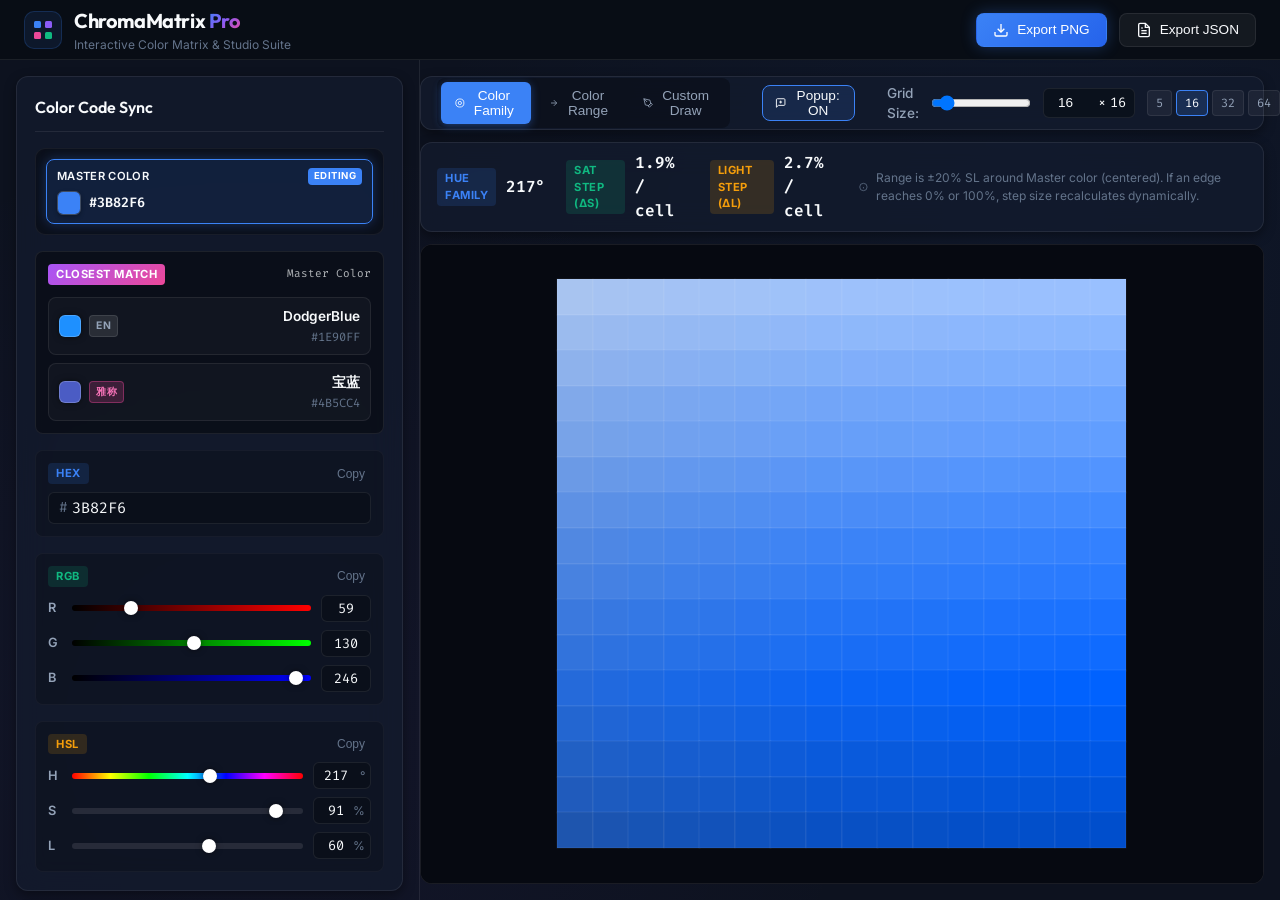
==== commit 86da2fd0: "Add bilingual closest color names matching (English and Traditional Chinese)" ====
--- a/chroma-matrix-pro.html
+++ b/chroma-matrix-pro.html
@@ -877,7 +877,7 @@
     position: fixed;
     top: 20px;
     left: 20px;
-    width: 210px;
+    width: 240px;
     padding: 12px;
     pointer-events: none;
     z-index: 9999;
@@ -935,6 +935,10 @@
 .t-val {
     color: var(--text-primary);
     font-weight: 500;
+}
+
+.font-mono {
+    font-family: 'Fira Code', monospace;
 }
 
 /* Toggle Switch */
@@ -1067,22 +1071,27 @@
 }
 
 .color-swatch-wrapper {
-    width: 26px;
-    height: 26px;
+    width: 24px;
+    height: 24px;
     border-radius: 6px;
     overflow: hidden;
     flex-shrink: 0;
+    border: 1px solid rgba(255, 255, 255, 0.2);
     box-shadow: var(--shadow-sm);
-    border: 1px solid rgba(255, 255, 255, 0.2);
+    position: relative;
 }
 
 .color-swatch-wrapper input[type="color"] {
-    width: 150%;
-    height: 150%;
-    margin: -25%;
+    position: absolute;
+    top: -5px;
+    left: -5px;
+    width: 34px;
+    height: 34px;
     border: none;
+    padding: 0;
+    margin: 0;
+    cursor: pointer;
     background: transparent;
-    cursor: pointer;
 }
 
 .picker-hex-text {
@@ -1114,6 +1123,81 @@
     display: none !important;
 }
 
+/* ==========================================================================
+   Closest Color Names (English & Traditional Chinese)
+   ========================================================================== */
+.closest-names-group {
+    background: rgba(0, 0, 0, 0.4);
+    border: 1px solid rgba(255, 255, 255, 0.08);
+}
+
+.closest-names-grid {
+    display: flex;
+    flex-direction: column;
+    gap: 8px;
+    margin-top: 4px;
+}
+
+.closest-name-card {
+    display: flex;
+    align-items: center;
+    justify-content: space-between;
+    padding: 8px 10px;
+    background: rgba(255, 255, 255, 0.03);
+    border: 1px solid rgba(255, 255, 255, 0.08);
+    border-radius: 8px;
+    cursor: pointer;
+    transition: all var(--transition-fast);
+}
+
+.closest-name-card:hover {
+    background: rgba(255, 255, 255, 0.08);
+    border-color: rgba(255, 255, 255, 0.2);
+    transform: translateX(2px);
+}
+
+.closest-swatch-wrapper {
+    display: flex;
+    align-items: center;
+    gap: 8px;
+}
+
+.closest-swatch {
+    width: 22px;
+    height: 22px;
+    border-radius: 6px;
+    border: 1px solid rgba(255, 255, 255, 0.2);
+    box-shadow: 0 0 6px rgba(0, 0, 0, 0.5);
+    flex-shrink: 0;
+}
+
+.closest-lang {
+    font-size: 0.65rem;
+    font-weight: 700;
+    padding: 2px 6px;
+    border-radius: 4px;
+    background: rgba(255, 255, 255, 0.1);
+    color: var(--text-secondary);
+    border: 1px solid rgba(255, 255, 255, 0.1);
+}
+
+.closest-info {
+    display: flex;
+    flex-direction: column;
+    align-items: flex-end;
+    gap: 2px;
+}
+
+.closest-title {
+    font-size: 0.85rem;
+    font-weight: 600;
+    color: var(--text-primary);
+}
+
+.closest-hex {
+    font-size: 0.75rem;
+    color: var(--text-muted);
+}
 
     </style>
 </head>
@@ -1199,6 +1283,36 @@
                                     <input type="color" id="picker-secondary" value="#FFCC00">
                                 </div>
                                 <span id="hex-display-secondary" class="font-mono picker-hex-text">#FFCC00</span>
+                            </div>
+                        </div>
+                    </div>
+
+                    <!-- Closest Color Names for Master Color -->
+                    <div class="color-group closest-names-group">
+                        <div class="group-label">
+                            <span class="badge name-badge" style="background: linear-gradient(135deg, #a855f7, #ec4899); color: #fff;">CLOSEST MATCH</span>
+                            <span class="closest-subtitle font-mono" style="font-size: 11px; opacity: 0.7;">Master Color</span>
+                        </div>
+                        <div class="closest-names-grid">
+                            <div class="closest-name-card" id="card-closest-en" title="Click to apply closest English HTML color">
+                                <div class="closest-swatch-wrapper">
+                                    <span class="closest-swatch" id="swatch-closest-en" style="background-color: #1E90FF;"></span>
+                                    <span class="closest-lang badge">EN</span>
+                                </div>
+                                <div class="closest-info">
+                                    <span class="closest-title" id="name-closest-en">DodgerBlue</span>
+                                    <span class="closest-hex font-mono" id="hex-closest-en">#1E90FF</span>
+                                </div>
+                            </div>
+                            <div class="closest-name-card" id="card-closest-zh" title="Click to apply closest Chinese traditional color (雅称)">
+                                <div class="closest-swatch-wrapper">
+                                    <span class="closest-swatch" id="swatch-closest-zh" style="background-color: #4B5CC4;"></span>
+                                    <span class="closest-lang badge" style="background: rgba(236, 72, 153, 0.2); color: #f472b6; border-color: rgba(236, 72, 153, 0.4);">雅称</span>
+                                </div>
+                                <div class="closest-info">
+                                    <span class="closest-title" id="name-closest-zh">宝蓝</span>
+                                    <span class="closest-hex font-mono" id="hex-closest-zh">#4B5CC4</span>
+                                </div>
                             </div>
                         </div>
                     </div>
@@ -1517,10 +1631,381 @@
                 <span class="t-label">HSL</span>
                 <span id="tooltip-hsl" class="t-val">0°, 0%, 0%</span>
             </div>
+            <div class="tooltip-row">
+                <span class="t-label">EN</span>
+                <span id="tooltip-name-en" class="t-val">-</span>
+            </div>
+            <div class="tooltip-row">
+                <span class="t-label">雅称</span>
+                <span id="tooltip-name-zh" class="t-val">-</span>
+            </div>
         </div>
     </div>
 
     <!-- Scripts (Standard scripts work natively over file:// protocol without CORS errors) -->
+    <script>
+/**
+ * ChromaMatrix Pro 鈥?Color Names Dictionaries & Closest Match Engine
+ * Contains 140 English HTML Color Names and Traditional Chinese Colors (闆呯О)
+ */
+window.ColorNames = {
+    english: [
+        { name: "IndianRed", hex: "#CD5C5C" },
+        { name: "LightCoral", hex: "#F08080" },
+        { name: "Salmon", hex: "#FA8072" },
+        { name: "DarkSalmon", hex: "#E9967A" },
+        { name: "LightSalmon", hex: "#FFA07A" },
+        { name: "Crimson", hex: "#DC143C" },
+        { name: "Red", hex: "#FF0000" },
+        { name: "FireBrick", hex: "#B22222" },
+        { name: "DarkRed", hex: "#8B0000" },
+        { name: "Pink", hex: "#FFC0CB" },
+        { name: "LightPink", hex: "#FFB6C1" },
+        { name: "HotPink", hex: "#FF69B4" },
+        { name: "DeepPink", hex: "#FF1493" },
+        { name: "MediumVioletRed", hex: "#C71585" },
+        { name: "PaleVioletRed", hex: "#DB7093" },
+        { name: "Coral", hex: "#FF7F50" },
+        { name: "Tomato", hex: "#FF6347" },
+        { name: "OrangeRed", hex: "#FF4500" },
+        { name: "DarkOrange", hex: "#FF8C00" },
+        { name: "Orange", hex: "#FFA500" },
+        { name: "Gold", hex: "#FFD700" },
+        { name: "Yellow", hex: "#FFFF00" },
+        { name: "LightYellow", hex: "#FFFFE0" },
+        { name: "LemonChiffon", hex: "#FFFACD" },
+        { name: "LightGoldenrodYellow", hex: "#FAFAD2" },
+        { name: "PapayaWhip", hex: "#FFEFD5" },
+        { name: "Moccasin", hex: "#FFE4B5" },
+        { name: "PeachPuff", hex: "#FFDAB9" },
+        { name: "PaleGoldenrod", hex: "#EEE8AA" },
+        { name: "Khaki", hex: "#F0E68C" },
+        { name: "DarkKhaki", hex: "#BDB76B" },
+        { name: "Lavender", hex: "#E6E6FA" },
+        { name: "Thistle", hex: "#D8BFD8" },
+        { name: "Plum", hex: "#DDA0DD" },
+        { name: "Violet", hex: "#EE82EE" },
+        { name: "Orchid", hex: "#DA70D6" },
+        { name: "Fuchsia", hex: "#FF00FF" },
+        { name: "Magenta", hex: "#FF00FF" },
+        { name: "MediumOrchid", hex: "#BA55D3" },
+        { name: "MediumPurple", hex: "#9370DB" },
+        { name: "RebeccaPurple", hex: "#663399" },
+        { name: "BlueViolet", hex: "#8A2BE2" },
+        { name: "DarkViolet", hex: "#9400D3" },
+        { name: "DarkOrchid", hex: "#9932CC" },
+        { name: "DarkMagenta", hex: "#8B008B" },
+        { name: "Purple", hex: "#800080" },
+        { name: "Indigo", hex: "#4B0082" },
+        { name: "SlateBlue", hex: "#6A5ACD" },
+        { name: "DarkSlateBlue", hex: "#483D8B" },
+        { name: "MediumSlateBlue", hex: "#7B68EE" },
+        { name: "GreenYellow", hex: "#ADFF2F" },
+        { name: "Chartreuse", hex: "#7FFF00" },
+        { name: "LawnGreen", hex: "#7CFC00" },
+        { name: "Lime", hex: "#00FF00" },
+        { name: "LimeGreen", hex: "#32CD32" },
+        { name: "PaleGreen", hex: "#98FB98" },
+        { name: "LightGreen", hex: "#90EE90" },
+        { name: "MediumSpringGreen", hex: "#00FA9A" },
+        { name: "SpringGreen", hex: "#00FF7F" },
+        { name: "MediumSeaGreen", hex: "#3CB371" },
+        { name: "SeaGreen", hex: "#2E8B57" },
+        { name: "ForestGreen", hex: "#228B22" },
+        { name: "Green", hex: "#008000" },
+        { name: "DarkGreen", hex: "#006400" },
+        { name: "YellowGreen", hex: "#9ACD32" },
+        { name: "OliveDrab", hex: "#6B8E23" },
+        { name: "Olive", hex: "#808000" },
+        { name: "DarkOliveGreen", hex: "#556B2F" },
+        { name: "MediumAquamarine", hex: "#66CDAA" },
+        { name: "DarkSeaGreen", hex: "#8FBC8B" },
+        { name: "LightSeaGreen", hex: "#20B2AA" },
+        { name: "DarkCyan", hex: "#008B8B" },
+        { name: "Teal", hex: "#008080" },
+        { name: "Aqua", hex: "#00FFFF" },
+        { name: "Cyan", hex: "#00FFFF" },
+        { name: "LightCyan", hex: "#E0FFFF" },
+        { name: "PaleTurquoise", hex: "#AFEEEE" },
+        { name: "Aquamarine", hex: "#7FFFD4" },
+        { name: "Turquoise", hex: "#40E0D0" },
+        { name: "MediumTurquoise", hex: "#48D1CC" },
+        { name: "DarkTurquoise", hex: "#00CED1" },
+        { name: "CadetBlue", hex: "#5F9EA0" },
+        { name: "SteelBlue", hex: "#4682B4" },
+        { name: "LightSteelBlue", hex: "#B0C4DE" },
+        { name: "PowderBlue", hex: "#B0E0E6" },
+        { name: "LightBlue", hex: "#ADD8E6" },
+        { name: "SkyBlue", hex: "#87CEEB" },
+        { name: "LightSkyBlue", hex: "#87CEFA" },
+        { name: "DeepSkyBlue", hex: "#00BFFF" },
+        { name: "DodgerBlue", hex: "#1E90FF" },
+        { name: "CornflowerBlue", hex: "#6495ED" },
+        { name: "RoyalBlue", hex: "#4169E1" },
+        { name: "Blue", hex: "#0000FF" },
+        { name: "MediumBlue", hex: "#0000CD" },
+        { name: "DarkBlue", hex: "#00008B" },
+        { name: "Navy", hex: "#000080" },
+        { name: "MidnightBlue", hex: "#191970" },
+        { name: "Cornsilk", hex: "#FFF8DC" },
+        { name: "BlanchedAlmond", hex: "#FFEBCD" },
+        { name: "Bisque", hex: "#FFE4C4" },
+        { name: "NavajoWhite", hex: "#FFDEAD" },
+        { name: "Wheat", hex: "#F5DEB3" },
+        { name: "BurlyWood", hex: "#DEB887" },
+        { name: "Tan", hex: "#D2B48C" },
+        { name: "RosyBrown", hex: "#BC8F8F" },
+        { name: "SandyBrown", hex: "#F4A460" },
+        { name: "Goldenrod", hex: "#DAA520" },
+        { name: "DarkGoldenrod", hex: "#B8860B" },
+        { name: "Peru", hex: "#CD853F" },
+        { name: "Chocolate", hex: "#D2691E" },
+        { name: "SaddleBrown", hex: "#8B4513" },
+        { name: "Sienna", hex: "#A0522D" },
+        { name: "Brown", hex: "#A52A2A" },
+        { name: "Maroon", hex: "#800000" },
+        { name: "White", hex: "#FFFFFF" },
+        { name: "Snow", hex: "#FFFAFA" },
+        { name: "HoneyDew", hex: "#F0FFF0" },
+        { name: "MintCream", hex: "#F5FFFA" },
+        { name: "Azure", hex: "#F0FFFF" },
+        { name: "AliceBlue", hex: "#F0F8FF" },
+        { name: "GhostWhite", hex: "#F8F8FF" },
+        { name: "WhiteSmoke", hex: "#F5F5F5" },
+        { name: "SeaShell", hex: "#FFF5EE" },
+        { name: "Beige", hex: "#F5F5DC" },
+        { name: "OldLace", hex: "#FDF5E6" },
+        { name: "FloralWhite", hex: "#FFFAF0" },
+        { name: "Ivory", hex: "#FFFFF0" },
+        { name: "AntiqueWhite", hex: "#FAEBD7" },
+        { name: "Linen", hex: "#FAF0E6" },
+        { name: "LavenderBlush", hex: "#FFF0F5" },
+        { name: "MistyRose", hex: "#FFE4E1" },
+        { name: "Gainsboro", hex: "#DCDCDC" },
+        { name: "LightGray", hex: "#D3D3D3" },
+        { name: "Silver", hex: "#C0C0C0" },
+        { name: "DarkGray", hex: "#A9A9A9" },
+        { name: "Gray", hex: "#808080" },
+        { name: "DimGray", hex: "#696969" },
+        { name: "LightSlateGray", hex: "#778899" },
+        { name: "SlateGray", hex: "#708090" },
+        { name: "DarkSlateGray", hex: "#2F4F4F" },
+        { name: "Black", hex: "#000000" }
+    ],
+    chinese: [
+        { name: "蔚蓝", hex: "#70F3FF" },
+        { name: "蓝", hex: "#44CEF6" },
+        { name: "碧蓝", hex: "#3EEDE7" },
+        { name: "石青", hex: "#1685A9" },
+        { name: "靛青", hex: "#177CB0" },
+        { name: "靛蓝", hex: "#065279" },
+        { name: "花青", hex: "#003472" },
+        { name: "宝蓝", hex: "#4B5CC4" },
+        { name: "蓝灰色", hex: "#A1AFC9" },
+        { name: "藏青", hex: "#2E4E7E" },
+        { name: "藏蓝", hex: "#3B2E7E" },
+        { name: "黛", hex: "#4A4266" },
+        { name: "黛绿", hex: "#426666" },
+        { name: "黛蓝", hex: "#425066" },
+        { name: "黛紫", hex: "#574266" },
+        { name: "紫色", hex: "#8D4BBB" },
+        { name: "紫酱", hex: "#815463" },
+        { name: "酱紫", hex: "#815476" },
+        { name: "紫檀", hex: "#4C221B" },
+        { name: "绀青", hex: "#003371" },
+        { name: "紫棠", hex: "#56004F" },
+        { name: "青莲", hex: "#801DAE" },
+        { name: "群青", hex: "#4C8DAE" },
+        { name: "雪青", hex: "#B0A4E3" },
+        { name: "丁香色", hex: "#CCA4E3" },
+        { name: "藕色", hex: "#EDD1D8" },
+        { name: "藕荷色", hex: "#E4C6D0" },
+        { name: "朱砂", hex: "#FF461F" },
+        { name: "火红", hex: "#FF2D51" },
+        { name: "朱膘", hex: "#F36838" },
+        { name: "妃色", hex: "#ED5736" },
+        { name: "洋红", hex: "#FF4777" },
+        { name: "品红", hex: "#F00056" },
+        { name: "粉红", hex: "#FFB3A7" },
+        { name: "桃红", hex: "#F47983" },
+        { name: "海棠红", hex: "#DB5A6B" },
+        { name: "樱桃色", hex: "#C93756" },
+        { name: "酡颜", hex: "#F9906F" },
+        { name: "银红", hex: "#F05654" },
+        { name: "大红", hex: "#FF2121" },
+        { name: "石榴红", hex: "#F20C00" },
+        { name: "绛紫", hex: "#8C4356" },
+        { name: "绯红", hex: "#C83C23" },
+        { name: "胭脂", hex: "#9D2933" },
+        { name: "朱红", hex: "#FF4C00" },
+        { name: "丹", hex: "#FF4E20" },
+        { name: "彤", hex: "#F35336" },
+        { name: "酡红", hex: "#DC3023" },
+        { name: "炎", hex: "#FF3300" },
+        { name: "茜色", hex: "#CB3A56" },
+        { name: "绾", hex: "#A98175" },
+        { name: "檀", hex: "#B36D61" },
+        { name: "嫣红", hex: "#EF7A82" },
+        { name: "洋红", hex: "#FF0097" },
+        { name: "枣红", hex: "#C32136" },
+        { name: "殷红", hex: "#BE002F" },
+        { name: "赫赤", hex: "#C91F37" },
+        { name: "银朱", hex: "#BF242A" },
+        { name: "赤", hex: "#C3272B" },
+        { name: "胭脂", hex: "#9D2933" },
+        { name: "栗色", hex: "#60281E" },
+        { name: "玄色", hex: "#622A1D" },
+        { name: "松花色", hex: "#BCE672" },
+        { name: "柳黄", hex: "#C9DD22" },
+        { name: "嫩绿", hex: "#BDDD22" },
+        { name: "柳绿", hex: "#AFDD22" },
+        { name: "葱黄", hex: "#A3D900" },
+        { name: "葱绿", hex: "#9ED900" },
+        { name: "豆绿", hex: "#9ED048" },
+        { name: "豆青", hex: "#96CE54" },
+        { name: "油绿", hex: "#00BC12" },
+        { name: "葱倩", hex: "#0EB83A" },
+        { name: "葱青", hex: "#0EB83A" },
+        { name: "青葱", hex: "#0AA344" },
+        { name: "石绿", hex: "#16A951" },
+        { name: "松柏绿", hex: "#21A675" },
+        { name: "松花绿", hex: "#057748" },
+        { name: "绿沈", hex: "#0C8918" },
+        { name: "绿色", hex: "#00E500" },
+        { name: "草绿", hex: "#40DE5A" },
+        { name: "青翠", hex: "#00E079" },
+        { name: "青色", hex: "#00E09E" },
+        { name: "翡翠色", hex: "#3DE1AD" },
+        { name: "碧绿", hex: "#2ADD9C" },
+        { name: "玉色", hex: "#2EDFA3" },
+        { name: "缥", hex: "#7FECAD" },
+        { name: "艾绿", hex: "#A4E2C6" },
+        { name: "石青", hex: "#7BCFA6" },
+        { name: "碧色", hex: "#1BD1A5" },
+        { name: "青碧", hex: "#48C0A3" },
+        { name: "铜绿", hex: "#549688" },
+        { name: "竹青", hex: "#789262" },
+        { name: "墨灰", hex: "#758A99" },
+        { name: "墨色", hex: "#50616D" },
+        { name: "鸦青", hex: "#424C50" },
+        { name: "黯", hex: "#41555D" },
+        { name: "樱草色", hex: "#EAFF56" },
+        { name: "鹅黄", hex: "#FFF143" },
+        { name: "鸭黄", hex: "#FAFF72" },
+        { name: "杏黄", hex: "#FFA631" },
+        { name: "橙黄", hex: "#FFA400" },
+        { name: "橙色", hex: "#FA8C35" },
+        { name: "杏红", hex: "#FF8C31" },
+        { name: "橘黄", hex: "#FF8936" },
+        { name: "橘红", hex: "#FF7500" },
+        { name: "藤黄", hex: "#FFB61E" },
+        { name: "姜黄", hex: "#FFC773" },
+        { name: "雌黄", hex: "#FFC64B" },
+        { name: "赤金", hex: "#F2BE45" },
+        { name: "缃色", hex: "#F0C239" },
+        { name: "雄黄", hex: "#E9BB1D" },
+        { name: "秋香色", hex: "#D9B611" },
+        { name: "金色", hex: "#EACD76" },
+        { name: "牙色", hex: "#EEDEB0" },
+        { name: "枯黄", hex: "#D3B17D" },
+        { name: "黄栌", hex: "#E29C45" },
+        { name: "乌金", hex: "#A78E44" },
+        { name: "昏黄", hex: "#C89B40" },
+        { name: "棕黄", hex: "#AE7000" },
+        { name: "琥珀", hex: "#CA6924" },
+        { name: "棕色", hex: "#B25D25" },
+        { name: "茶色", hex: "#B35C44" },
+        { name: "棕红", hex: "#9B4400" },
+        { name: "赭", hex: "#9C5333" },
+        { name: "驼色", hex: "#A88462" },
+        { name: "秋色", hex: "#896C39" },
+        { name: "棕绿", hex: "#827100" },
+        { name: "褐色", hex: "#6E511E" },
+        { name: "棕黑", hex: "#7C4B00" },
+        { name: "赭色", hex: "#955539" },
+        { name: "赭石", hex: "#845A33" },
+        { name: "精白", hex: "#FFFFFF" },
+        { name: "银白", hex: "#E9E7EF" },
+        { name: "铅白", hex: "#F0F0F4" },
+        { name: "霜色", hex: "#E9F1F6" },
+        { name: "雪白", hex: "#F0FCFF" },
+        { name: "莹白", hex: "#E3F9FD" },
+        { name: "月白", hex: "#D6ECF0" },
+        { name: "象牙白", hex: "#FFFBF0" },
+        { name: "缟", hex: "#F2ECDE" },
+        { name: "鱼肚白", hex: "#FCEFE8" },
+        { name: "白粉", hex: "#FFF2DF" },
+        { name: "荼白", hex: "#F3F9F1" },
+        { name: "鸭卵青", hex: "#E0EEE8" },
+        { name: "素", hex: "#E0F0E9" },
+        { name: "青白", hex: "#C0EBD7" },
+        { name: "蟹壳青", hex: "#BBCDC5" },
+        { name: "花白", hex: "#C2CCD0" },
+        { name: "老银", hex: "#BACAC6" },
+        { name: "灰色", hex: "#808080" },
+        { name: "苍色", hex: "#75878A" },
+        { name: "水色", hex: "#88ADA6" },
+        { name: "黝", hex: "#6B6882" },
+        { name: "乌色", hex: "#725E82" },
+        { name: "玄青", hex: "#3D3B4F" },
+        { name: "乌黑", hex: "#392F41" },
+        { name: "黎", hex: "#75664D" },
+        { name: "黧", hex: "#5D513C" },
+        { name: "黝黑", hex: "#665757" },
+        { name: "缁色", hex: "#493131" },
+        { name: "煤黑", hex: "#312520" },
+        { name: "漆黑", hex: "#161823" },
+        { name: "黑色", hex: "#000000" }
+    ],
+    findClosest: function(targetHex) {
+        if (!targetHex || !window.ColorMath) return { english: "Unknown", englishHex: "#000000", chinese: "鏈煡", chineseHex: "#000000" };
+        const { hexToRgb } = window.ColorMath;
+        const targetRgb = hexToRgb(targetHex);
+        if (!targetRgb) return { english: "Unknown", englishHex: "#000000", chinese: "鏈煡", chineseHex: "#000000" };
+        
+        const calcDistance = (rgb1, rgb2) => {
+            const rMean = (rgb1.r + rgb2.r) / 2;
+            const dr = rgb1.r - rgb2.r;
+            const dg = rgb1.g - rgb2.g;
+            const db = rgb1.b - rgb2.b;
+            return (2 + rMean / 256) * dr * dr + 4 * dg * dg + (2 + (255 - rMean) / 256) * db * db;
+        };
+
+        let minEngDist = Infinity;
+        let closestEng = null;
+        for (let i = 0; i < this.english.length; i++) {
+            const item = this.english[i];
+            const rgb = hexToRgb(item.hex);
+            if (!rgb) continue;
+            const dist = calcDistance(targetRgb, rgb);
+            if (dist < minEngDist) {
+                minEngDist = dist;
+                closestEng = item;
+            }
+        }
+
+        let minChiDist = Infinity;
+        let closestChi = null;
+        for (let i = 0; i < this.chinese.length; i++) {
+            const item = this.chinese[i];
+            const rgb = hexToRgb(item.hex);
+            if (!rgb) continue;
+            const dist = calcDistance(targetRgb, rgb);
+            if (dist < minChiDist) {
+                minChiDist = dist;
+                closestChi = item;
+            }
+        }
+
+        return {
+            english: closestEng ? closestEng.name : "Unknown",
+            englishHex: closestEng ? closestEng.hex : "#000000",
+            chinese: closestChi ? closestChi.name : "鏈煡",
+            chineseHex: closestChi ? closestChi.hex : "#000000"
+        };
+    }
+};
+    </script>
     <script>
 /**
  * ChromaMatrix Pro — Color Mathematics & Conversions
@@ -2256,6 +2741,8 @@
         const hexEl = document.getElementById('tooltip-hex');
         const rgbEl = document.getElementById('tooltip-rgb');
         const hslEl = document.getElementById('tooltip-hsl');
+        const nameEnEl = document.getElementById('tooltip-name-en');
+        const nameZhEl = document.getElementById('tooltip-name-zh');
 
         if (swatch) swatch.style.backgroundColor = cell.hex;
         if (coords) coords.textContent = `Col: ${cell.col + 1}, Row: ${cell.row + 1}`;
@@ -2263,9 +2750,18 @@
         if (rgbEl) rgbEl.textContent = `${cell.rgb.r}, ${cell.rgb.g}, ${cell.rgb.b}`;
         if (hslEl) hslEl.textContent = `${cell.hsl.h}°, ${cell.hsl.s}%, ${cell.hsl.l}%`;
 
+        if (window.ColorNames) {
+            const closest = window.ColorNames.findClosest(cell.hex);
+            if (nameEnEl) nameEnEl.textContent = closest.english;
+            if (nameZhEl) nameZhEl.textContent = closest.chinese;
+        } else {
+            if (nameEnEl) nameEnEl.textContent = '-';
+            if (nameZhEl) nameZhEl.textContent = '-';
+        }
+
         // Position tooltip near mouse without clipping outside screen
-        const tipWidth = 220;
-        const tipHeight = 140;
+        const tipWidth = 240;
+        const tipHeight = 180;
         
         let left = e.clientX + 15;
         let top = e.clientY + 15;
@@ -2708,7 +3204,43 @@
             this.updateMatrix();
         }
 
+        // Update Closest Color Names for Master Color
+        if (this.activePickerTarget === 'primary' || source === 'init') {
+            this.updateClosestNames(this.primaryHex);
+        }
+
         this.isSyncing = false;
+    }
+
+    updateClosestNames(hex) {
+        if (!window.ColorNames) return;
+        const closest = window.ColorNames.findClosest(hex);
+        
+        const nameEn = document.getElementById('name-closest-en');
+        const hexEn = document.getElementById('hex-closest-en');
+        const swatchEn = document.getElementById('swatch-closest-en');
+        if (nameEn) nameEn.textContent = closest.english;
+        if (hexEn) hexEn.textContent = closest.englishHex.toUpperCase();
+        if (swatchEn) swatchEn.style.backgroundColor = closest.englishHex;
+
+        const nameZh = document.getElementById('name-closest-zh');
+        const hexZh = document.getElementById('hex-closest-zh');
+        const swatchZh = document.getElementById('swatch-closest-zh');
+        if (nameZh) nameZh.textContent = closest.chinese;
+        if (hexZh) hexZh.textContent = closest.chineseHex.toUpperCase();
+        if (swatchZh) swatchZh.style.backgroundColor = closest.chineseHex;
+
+        const cardEn = document.getElementById('card-closest-en');
+        if (cardEn) cardEn.onclick = () => {
+            this.selectPicker('primary', false);
+            this.updateColorFromHex(closest.englishHex);
+        };
+        
+        const cardZh = document.getElementById('card-closest-zh');
+        if (cardZh) cardZh.onclick = () => {
+            this.selectPicker('primary', false);
+            this.updateColorFromHex(closest.chineseHex);
+        };
     }
 
     setVal(id, val) {
@@ -2812,6 +3344,8 @@
         const hexEl = document.getElementById('tooltip-hex');
         const rgbEl = document.getElementById('tooltip-rgb');
         const hslEl = document.getElementById('tooltip-hsl');
+        const nameEnEl = document.getElementById('tooltip-name-en');
+        const nameZhEl = document.getElementById('tooltip-name-zh');
 
         if (swatch) swatch.style.backgroundColor = hex;
         if (coords) coords.textContent = label;
@@ -2819,8 +3353,17 @@
         if (rgbEl) rgbEl.textContent = `${rgb.r}, ${rgb.g}, ${rgb.b}`;
         if (hslEl) hslEl.textContent = `${hsl.h}°, ${hsl.s}%, ${hsl.l}%`;
 
-        const tipWidth = 220;
-        const tipHeight = 140;
+        if (window.ColorNames) {
+            const closest = window.ColorNames.findClosest(hex);
+            if (nameEnEl) nameEnEl.textContent = closest.english;
+            if (nameZhEl) nameZhEl.textContent = closest.chinese;
+        } else {
+            if (nameEnEl) nameEnEl.textContent = '-';
+            if (nameZhEl) nameZhEl.textContent = '-';
+        }
+
+        const tipWidth = 240;
+        const tipHeight = 180;
         
         let left = e.clientX + 15;
         let top = e.clientY + 15;
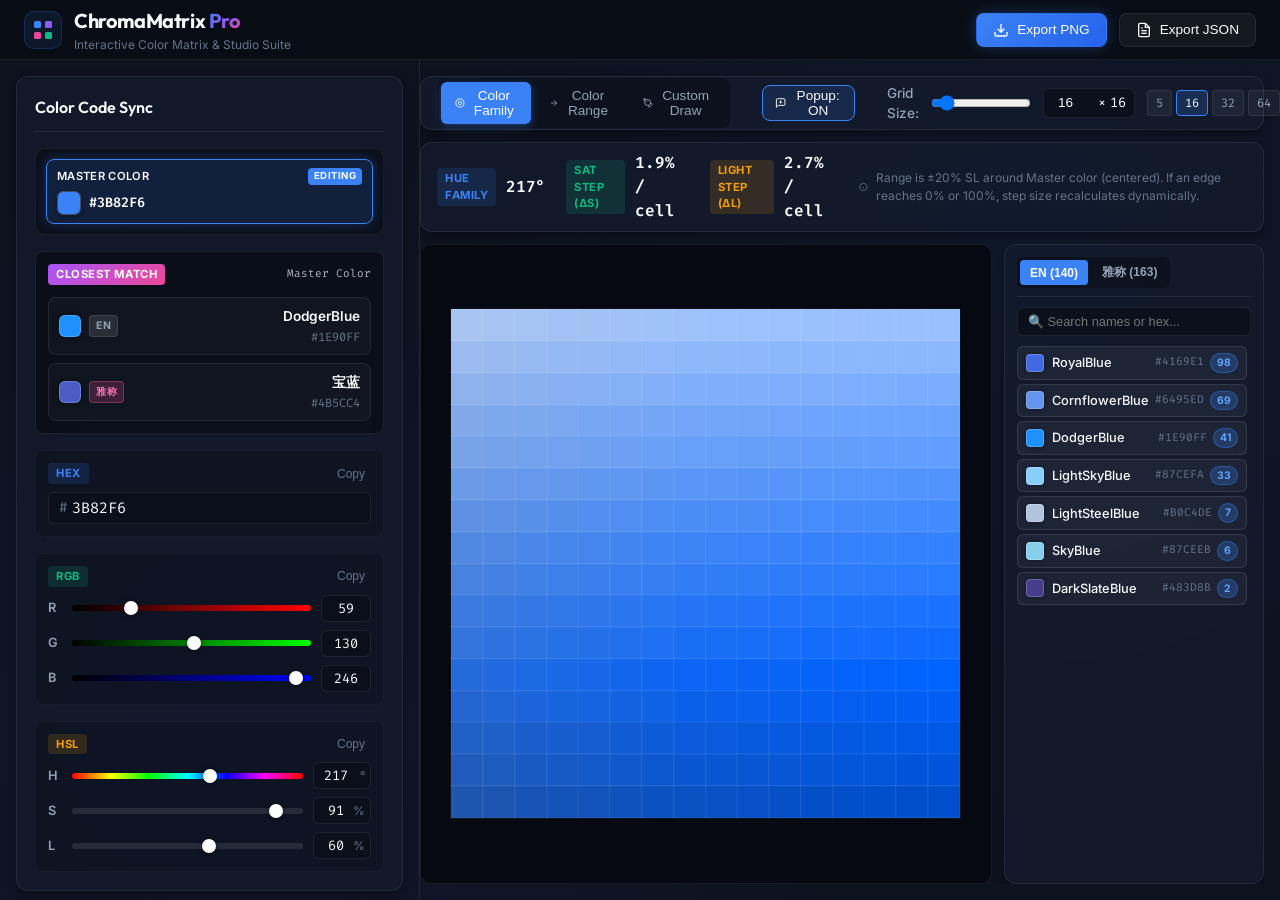
==== commit 6f9cec4b: "Feat: Add scrollable color name sidebox with histogram sorting, clean darkening highlights, +/-20% C" ====
--- a/chroma-matrix-pro.html
+++ b/chroma-matrix-pro.html
@@ -851,9 +851,21 @@
     margin-left: auto;
 }
 
+/* Matrix Main Area (Canvas + Sidebox) */
+.matrix-main-area {
+    flex: 1;
+    display: flex;
+    gap: 12px;
+    min-height: 0;
+    overflow: hidden;
+    width: 100%;
+}
+
 /* Canvas Viewport */
 #canvas-container {
     flex: 1;
+    min-width: 0;
+    height: 100%;
     position: relative;
     background: #060911;
     border-radius: 12px;
@@ -870,6 +882,195 @@
     cursor: crosshair;
     width: 100%;
     height: 100%;
+}
+
+/* Scrollable Color Name Sidebox */
+#color-names-sidebox {
+    width: 260px;
+    height: 100%;
+    display: flex;
+    flex-direction: column;
+    gap: 10px;
+    padding: 12px;
+    overflow: hidden;
+    flex-shrink: 0;
+}
+
+.sidebox-header {
+    display: flex;
+    align-items: center;
+    justify-content: space-between;
+    border-bottom: 1px solid var(--border-color);
+    padding-bottom: 8px;
+}
+
+.sidebox-tabs {
+    display: flex;
+    gap: 4px;
+    background: rgba(0, 0, 0, 0.3);
+    padding: 3px;
+    border-radius: 6px;
+}
+
+.sidebox-tab {
+    padding: 4px 10px;
+    border-radius: 4px;
+    background: transparent;
+    border: none;
+    color: var(--text-secondary);
+    font-size: 0.75rem;
+    font-weight: 600;
+    cursor: pointer;
+    transition: all var(--transition-fast);
+}
+
+.sidebox-tab.active {
+    background: var(--accent-blue);
+    color: white;
+}
+
+.btn-clear-hl {
+    padding: 3px 8px;
+    background: rgba(239, 68, 68, 0.2);
+    border: 1px solid rgba(239, 68, 68, 0.4);
+    border-radius: 4px;
+    color: var(--danger-red);
+    font-size: 0.7rem;
+    font-weight: 600;
+    cursor: pointer;
+    transition: all var(--transition-fast);
+}
+
+.btn-clear-hl:hover {
+    background: rgba(239, 68, 68, 0.3);
+    transform: scale(1.05);
+}
+
+.sidebox-search input {
+    width: 100%;
+    background: var(--bg-input);
+    border: 1px solid var(--border-color);
+    border-radius: 6px;
+    padding: 6px 10px;
+    color: var(--text-primary);
+    font-size: 0.8rem;
+    outline: none;
+    transition: border-color var(--transition-fast);
+}
+
+.sidebox-search input:focus {
+    border-color: var(--border-focus);
+}
+
+.sidebox-list-wrapper {
+    flex: 1;
+    overflow-y: auto;
+    min-height: 0;
+    padding-right: 4px;
+}
+
+.sidebox-list-wrapper::-webkit-scrollbar {
+    width: 6px;
+}
+.sidebox-list-wrapper::-webkit-scrollbar-thumb {
+    background: rgba(255, 255, 255, 0.15);
+    border-radius: 3px;
+}
+
+.color-name-list {
+    list-style: none;
+    padding: 0;
+    margin: 0;
+    display: flex;
+    flex-direction: column;
+    gap: 4px;
+}
+
+.color-name-item {
+    display: flex;
+    align-items: center;
+    justify-content: space-between;
+    padding: 6px 8px;
+    border-radius: 6px;
+    background: rgba(255, 255, 255, 0.02);
+    border: 1px solid transparent;
+    cursor: pointer;
+    transition: all var(--transition-fast);
+}
+
+.color-name-item:hover {
+    background: rgba(255, 255, 255, 0.06);
+    border-color: rgba(255, 255, 255, 0.15);
+}
+
+.color-name-item.has-blocks {
+    background: rgba(255, 255, 255, 0.05);
+    border-color: rgba(255, 255, 255, 0.1);
+}
+
+.color-name-item.active {
+    background: rgba(250, 204, 21, 0.18);
+    border-color: #FACC15;
+    box-shadow: 0 0 10px rgba(250, 204, 21, 0.25);
+}
+
+.item-left {
+    display: flex;
+    align-items: center;
+    gap: 8px;
+    min-width: 0;
+}
+
+.item-swatch {
+    width: 18px;
+    height: 18px;
+    border-radius: 4px;
+    border: 1px solid rgba(255, 255, 255, 0.2);
+    flex-shrink: 0;
+    box-shadow: 0 0 4px rgba(0,0,0,0.4);
+}
+
+.item-name {
+    font-size: 0.8rem;
+    font-weight: 500;
+    color: var(--text-primary);
+    white-space: nowrap;
+    overflow: hidden;
+    text-overflow: ellipsis;
+}
+
+.item-right {
+    display: flex;
+    align-items: center;
+    gap: 6px;
+    flex-shrink: 0;
+}
+
+.item-hex {
+    font-size: 0.7rem;
+    color: var(--text-muted);
+}
+
+.item-count {
+    font-size: 0.65rem;
+    font-weight: 700;
+    padding: 1px 6px;
+    border-radius: 10px;
+    background: rgba(255, 255, 255, 0.08);
+    color: var(--text-muted);
+    transition: all var(--transition-fast);
+}
+
+.item-count.has-count {
+    background: rgba(59, 130, 246, 0.25);
+    color: #60A5FA;
+    border: 1px solid rgba(59, 130, 246, 0.4);
+}
+
+.color-name-item.active .item-count {
+    background: #FACC15;
+    color: #000;
+    border-color: #FACC15;
 }
 
 /* Hover Tooltip Popup Box */
@@ -1604,9 +1805,32 @@
                     </div>
                 </div>
 
-                <!-- Canvas Viewport Container -->
-                <div id="canvas-container">
-                    <canvas id="matrix-canvas"></canvas>
+                <!-- Matrix Main Area (Canvas + Side Color Names Dictionary) -->
+                <div class="matrix-main-area">
+                    <!-- Canvas Viewport Container -->
+                    <div id="canvas-container">
+                        <canvas id="matrix-canvas"></canvas>
+                    </div>
+
+                    <!-- Scrollable Color Name List Box -->
+                    <aside id="color-names-sidebox" class="glass-card">
+                        <div class="sidebox-header">
+                            <div class="sidebox-tabs">
+                                <button class="sidebox-tab active" id="tab-sidebox-en" data-lang="english">EN (140)</button>
+                                <button class="sidebox-tab" id="tab-sidebox-zh" data-lang="chinese">雅称 (163)</button>
+                            </div>
+                            <button id="btn-clear-highlight" class="btn-clear-hl hidden" title="Clear block highlight">
+                                <span>✕ Clear</span>
+                            </button>
+                        </div>
+                        <div class="sidebox-search">
+                            <input type="text" id="input-search-name" placeholder="🔍 Search names or hex...">
+                        </div>
+                        <div class="sidebox-list-wrapper">
+                            <ul id="list-names-en" class="color-name-list"></ul>
+                            <ul id="list-names-zh" class="color-name-list hidden"></ul>
+                        </div>
+                    </aside>
                 </div>
             </section>
         </main>
@@ -1824,7 +2048,7 @@
         { name: "火红", hex: "#FF2D51" },
         { name: "朱膘", hex: "#F36838" },
         { name: "妃色", hex: "#ED5736" },
-        { name: "洋红", hex: "#FF4777" },
+        { name: "娇红", hex: "#FF4777" },
         { name: "品红", hex: "#F00056" },
         { name: "粉红", hex: "#FFB3A7" },
         { name: "桃红", hex: "#F47983" },
@@ -1852,7 +2076,6 @@
         { name: "赫赤", hex: "#C91F37" },
         { name: "银朱", hex: "#BF242A" },
         { name: "赤", hex: "#C3272B" },
-        { name: "胭脂", hex: "#9D2933" },
         { name: "栗色", hex: "#60281E" },
         { name: "玄色", hex: "#622A1D" },
         { name: "松花色", hex: "#BCE672" },
@@ -1880,7 +2103,7 @@
         { name: "玉色", hex: "#2EDFA3" },
         { name: "缥", hex: "#7FECAD" },
         { name: "艾绿", hex: "#A4E2C6" },
-        { name: "石青", hex: "#7BCFA6" },
+        { name: "玉青", hex: "#7BCFA6" },
         { name: "碧色", hex: "#1BD1A5" },
         { name: "青碧", hex: "#48C0A3" },
         { name: "铜绿", hex: "#549688" },
@@ -1957,11 +2180,16 @@
         { name: "漆黑", hex: "#161823" },
         { name: "黑色", hex: "#000000" }
     ],
+    cache: new Map(),
     findClosest: function(targetHex) {
-        if (!targetHex || !window.ColorMath) return { english: "Unknown", englishHex: "#000000", chinese: "鏈煡", chineseHex: "#000000" };
+        if (!targetHex || !window.ColorMath) return { english: "Unknown", englishHex: "#000000", chinese: "\u672a\u77e5", chineseHex: "#000000" };
+        targetHex = targetHex.toUpperCase();
+        if (this.cache.has(targetHex)) {
+            return this.cache.get(targetHex);
+        }
         const { hexToRgb } = window.ColorMath;
         const targetRgb = hexToRgb(targetHex);
-        if (!targetRgb) return { english: "Unknown", englishHex: "#000000", chinese: "鏈煡", chineseHex: "#000000" };
+        if (!targetRgb) return { english: "Unknown", englishHex: "#000000", chinese: "\u672a\u77e5", chineseHex: "#000000" };
         
         const calcDistance = (rgb1, rgb2) => {
             const rMean = (rgb1.r + rgb2.r) / 2;
@@ -1997,12 +2225,14 @@
             }
         }
 
-        return {
+        const result = {
             english: closestEng ? closestEng.name : "Unknown",
             englishHex: closestEng ? closestEng.hex : "#000000",
-            chinese: closestChi ? closestChi.name : "鏈煡",
+            chinese: closestChi ? closestChi.name : "\u672a\u77e5",
             chineseHex: closestChi ? closestChi.hex : "#000000"
         };
+        this.cache.set(targetHex, result);
+        return result;
     }
 };
     </script>
@@ -2212,13 +2442,15 @@
 
             const hex = hslToHex(h, s, l);
             const rgb = hslToRgb(h, s, l);
+            const closest = window.ColorNames ? window.ColorNames.findClosest(`#${hex}`) : null;
             
             rowData.push({
                 hex: `#${hex}`,
                 rgb: rgb,
                 hsl: { h, s, l },
                 col: c,
-                row: r
+                row: r,
+                closest: closest
             });
         }
         matrix.push(rowData);
@@ -2269,13 +2501,15 @@
 
             const hex = hslToHex(h, s, l);
             const rgb = hslToRgb(h, s, l);
+            const closest = window.ColorNames ? window.ColorNames.findClosest(`#${hex}`) : null;
 
             rowData.push({
                 hex: `#${hex}`,
                 rgb: rgb,
                 hsl: { h, s, l },
                 col: c,
-                row: r
+                row: r,
+                closest: closest
             });
         }
         matrix.push(rowData);
@@ -2342,9 +2576,10 @@
         this.historyIndex = -1;
         this.maxHistory = 40;
 
-        // Tooltip State
+        // Tooltip & Highlight State
         this.hoveredCell = null;
         this.tooltipEnabled = true;
+        this.highlightedName = null; // { lang: 'english'|'chinese', name: string }
 
         // Initialize drawing grid
         this.initDrawGrid(16);
@@ -2397,7 +2632,8 @@
         const { hexToRgb, rgbToHsl } = window.ColorMath;
         const rgb = hexToRgb(hex);
         const hsl = rgbToHsl(rgb.r, rgb.g, rgb.b);
-        return { hex, rgb, hsl, col: c, row: r };
+        const closest = window.ColorNames ? window.ColorNames.findClosest(hex) : null;
+        return { hex, rgb, hsl, col: c, row: r, closest };
     }
 
     initDrawGrid(size) {
@@ -2415,10 +2651,25 @@
     updateMatrixData(data) {
         this.matrixData = data;
         this.render();
+        if (window.appController && typeof window.appController.updateColorNameCounts === 'function') {
+            window.appController.updateColorNameCounts();
+        }
     }
 
     setMode(mode) {
         this.mode = mode;
+        this.render();
+        if (window.appController && typeof window.appController.updateColorNameCounts === 'function') {
+            window.appController.updateColorNameCounts();
+        }
+    }
+
+    setHighlightName(lang, name) {
+        if (!lang || !name) {
+            this.highlightedName = null;
+        } else {
+            this.highlightedName = { lang, name };
+        }
         this.render();
     }
 
@@ -2527,6 +2778,18 @@
 
                 this.ctx.fillStyle = cell.hex;
                 this.ctx.fillRect(Math.floor(x), Math.floor(y), Math.ceil(cellSize), Math.ceil(cellSize));
+
+                // Check color name highlight filter
+                if (this.highlightedName) {
+                    const closest = cell.closest || (window.ColorNames ? window.ColorNames.findClosest(cell.hex) : null);
+                    if (!cell.closest && closest) cell.closest = closest;
+                    const isMatch = closest && closest[this.highlightedName.lang] === this.highlightedName.name;
+                    if (!isMatch) {
+                        // Dim non-matching cells by drawing a semi-transparent dark overlay
+                        this.ctx.fillStyle = 'rgba(6, 9, 17, 0.78)';
+                        this.ctx.fillRect(Math.floor(x), Math.floor(y), Math.ceil(cellSize), Math.ceil(cellSize));
+                    }
+                }
 
                 // Draw crisp grid lines only if cells are large enough (> 5px) to prevent moiré patterns
                 if (cellSize > 5) {
@@ -2918,6 +3181,9 @@
             this.historyIndex++;
         }
         this.updateUndoRedoUI();
+        if (window.appController && typeof window.appController.updateColorNameCounts === 'function') {
+            window.appController.updateColorNameCounts();
+        }
     }
 
     undo() {
@@ -2931,6 +3197,9 @@
             }
             this.render();
             this.updateUndoRedoUI();
+            if (window.appController && typeof window.appController.updateColorNameCounts === 'function') {
+                window.appController.updateColorNameCounts();
+            }
         }
     }
 
@@ -2945,6 +3214,9 @@
             }
             this.render();
             this.updateUndoRedoUI();
+            if (window.appController && typeof window.appController.updateColorNameCounts === 'function') {
+                window.appController.updateColorNameCounts();
+            }
         }
     }
 
@@ -3045,6 +3317,8 @@
 
         // Initial sync
         this.updateColorFromHex(this.primaryHex, 'init');
+        this.initColorNamesSidebox();
+        this.updateColorNameCounts();
     }
 
     setupRenderer() {
@@ -3241,6 +3515,183 @@
             this.selectPicker('primary', false);
             this.updateColorFromHex(closest.chineseHex);
         };
+    }
+
+    initColorNamesSidebox() {
+        if (!window.ColorNames) return;
+        const listEn = document.getElementById('list-names-en');
+        const listZh = document.getElementById('list-names-zh');
+        const tabEn = document.getElementById('tab-sidebox-en');
+        const tabZh = document.getElementById('tab-sidebox-zh');
+        const btnClear = document.getElementById('btn-clear-highlight');
+        const inputSearch = document.getElementById('input-search-name');
+
+        const createItem = (item, lang) => {
+            const li = document.createElement('li');
+            li.className = 'color-name-item';
+            li.dataset.name = item.name;
+            li.dataset.lang = lang;
+            li.dataset.hex = item.hex.toLowerCase();
+            li.innerHTML = `
+                <div class="item-left">
+                    <span class="item-swatch" style="background-color: ${item.hex}"></span>
+                    <span class="item-name" title="${item.name}">${item.name}</span>
+                </div>
+                <div class="item-right">
+                    <span class="item-hex font-mono">${item.hex.toUpperCase()}</span>
+                    <span class="item-count">0</span>
+                </div>
+            `;
+            li.addEventListener('click', () => this.onSelectColorName(lang, item.name, li));
+            return li;
+        };
+
+        if (listEn) {
+            listEn.innerHTML = '';
+            window.ColorNames.english.forEach(item => listEn.appendChild(createItem(item, 'english')));
+        }
+        if (listZh) {
+            listZh.innerHTML = '';
+            window.ColorNames.chinese.forEach(item => listZh.appendChild(createItem(item, 'chinese')));
+        }
+
+        if (tabEn && tabZh && listEn && listZh) {
+            tabEn.addEventListener('click', () => {
+                tabEn.classList.add('active');
+                tabZh.classList.remove('active');
+                listEn.classList.remove('hidden');
+                listZh.classList.add('hidden');
+            });
+            tabZh.addEventListener('click', () => {
+                tabZh.classList.add('active');
+                tabEn.classList.remove('active');
+                listZh.classList.remove('hidden');
+                listEn.classList.add('hidden');
+            });
+        }
+
+        if (btnClear) {
+            btnClear.addEventListener('click', () => this.clearColorNameHighlight());
+        }
+
+        if (inputSearch) {
+            inputSearch.addEventListener('input', (e) => {
+                const query = e.target.value.toLowerCase().trim();
+                const filterList = (list) => {
+                    if (!list) return;
+                    list.querySelectorAll('.color-name-item').forEach(li => {
+                        const name = (li.dataset.name || '').toLowerCase();
+                        const hex = (li.dataset.hex || '').toLowerCase();
+                        const count = parseInt(li.dataset.count || 0, 10);
+                        const matchesSearch = !query || name.includes(query) || hex.includes(query);
+                        
+                        if (matchesSearch && (query || count > 0)) {
+                            li.style.display = 'flex';
+                        } else {
+                            li.style.display = 'none';
+                        }
+                    });
+                };
+                filterList(listEn);
+                filterList(listZh);
+            });
+        }
+    }
+
+    onSelectColorName(lang, name, liEl) {
+        const isAlreadyActive = liEl.classList.contains('active');
+        if (isAlreadyActive) {
+            this.clearColorNameHighlight();
+            return;
+        }
+
+        document.querySelectorAll('.color-name-item').forEach(item => item.classList.remove('active'));
+        liEl.classList.add('active');
+
+        const btnClear = document.getElementById('btn-clear-highlight');
+        if (btnClear) btnClear.classList.remove('hidden');
+
+        if (this.renderer) {
+            this.renderer.setHighlightName(lang, name);
+        }
+    }
+
+    clearColorNameHighlight() {
+        document.querySelectorAll('.color-name-item').forEach(item => item.classList.remove('active'));
+        const btnClear = document.getElementById('btn-clear-highlight');
+        if (btnClear) btnClear.classList.add('hidden');
+
+        if (this.renderer) {
+            this.renderer.setHighlightName(null, null);
+        }
+    }
+
+    updateColorNameCounts() {
+        if (!this.renderer || !window.ColorNames) return;
+        const data = this.renderer.mode === 'draw' ? this.renderer.drawGridData : this.renderer.matrixData;
+        if (!data) return;
+
+        const engCounts = {};
+        const zhCounts = {};
+
+        for (let r = 0; r < data.length; r++) {
+            if (!data[r]) continue;
+            for (let c = 0; c < data[r].length; c++) {
+                const cell = data[r][c];
+                if (!cell) continue;
+                let closest = cell.closest;
+                if (!closest) {
+                    closest = window.ColorNames.findClosest(cell.hex);
+                    cell.closest = closest;
+                }
+                engCounts[closest.english] = (engCounts[closest.english] || 0) + 1;
+                zhCounts[closest.chinese] = (zhCounts[closest.chinese] || 0) + 1;
+            }
+        }
+
+        const query = (document.getElementById('input-search-name')?.value || '').toLowerCase().trim();
+        const updateListCounts = (listId, countsMap) => {
+            const list = document.getElementById(listId);
+            if (!list) return;
+            
+            const items = Array.from(list.querySelectorAll('.color-name-item'));
+            items.forEach(li => {
+                const name = li.dataset.name;
+                const count = countsMap[name] || 0;
+                li.dataset.count = count;
+                const badge = li.querySelector('.item-count');
+                if (badge) {
+                    badge.textContent = count;
+                    badge.classList.toggle('has-count', count > 0);
+                }
+                li.classList.toggle('has-blocks', count > 0);
+            });
+
+            // Sort items by count descending (highest block count at top)
+            items.sort((a, b) => {
+                const countA = parseInt(a.dataset.count || 0, 10);
+                const countB = parseInt(b.dataset.count || 0, 10);
+                return countB - countA;
+            });
+
+            // Re-append items in sorted order and hide those with 0 blocks (unless actively searching)
+            items.forEach(li => {
+                list.appendChild(li);
+                const count = parseInt(li.dataset.count || 0, 10);
+                const name = (li.dataset.name || '').toLowerCase();
+                const hex = (li.dataset.hex || '').toLowerCase();
+                const matchesSearch = !query || name.includes(query) || hex.includes(query);
+
+                if (matchesSearch && (query || count > 0)) {
+                    li.style.display = 'flex';
+                } else {
+                    li.style.display = 'none';
+                }
+            });
+        };
+
+        updateListCounts('list-names-en', engCounts);
+        updateListCounts('list-names-zh', zhCounts);
     }
 
     setVal(id, val) {
@@ -3581,6 +4032,7 @@
             this.renderer.updateMatrixData(matrix);
         } else if (mode === 'draw') {
             this.renderer.render();
+            this.updateColorNameCounts();
         }
     }
 
